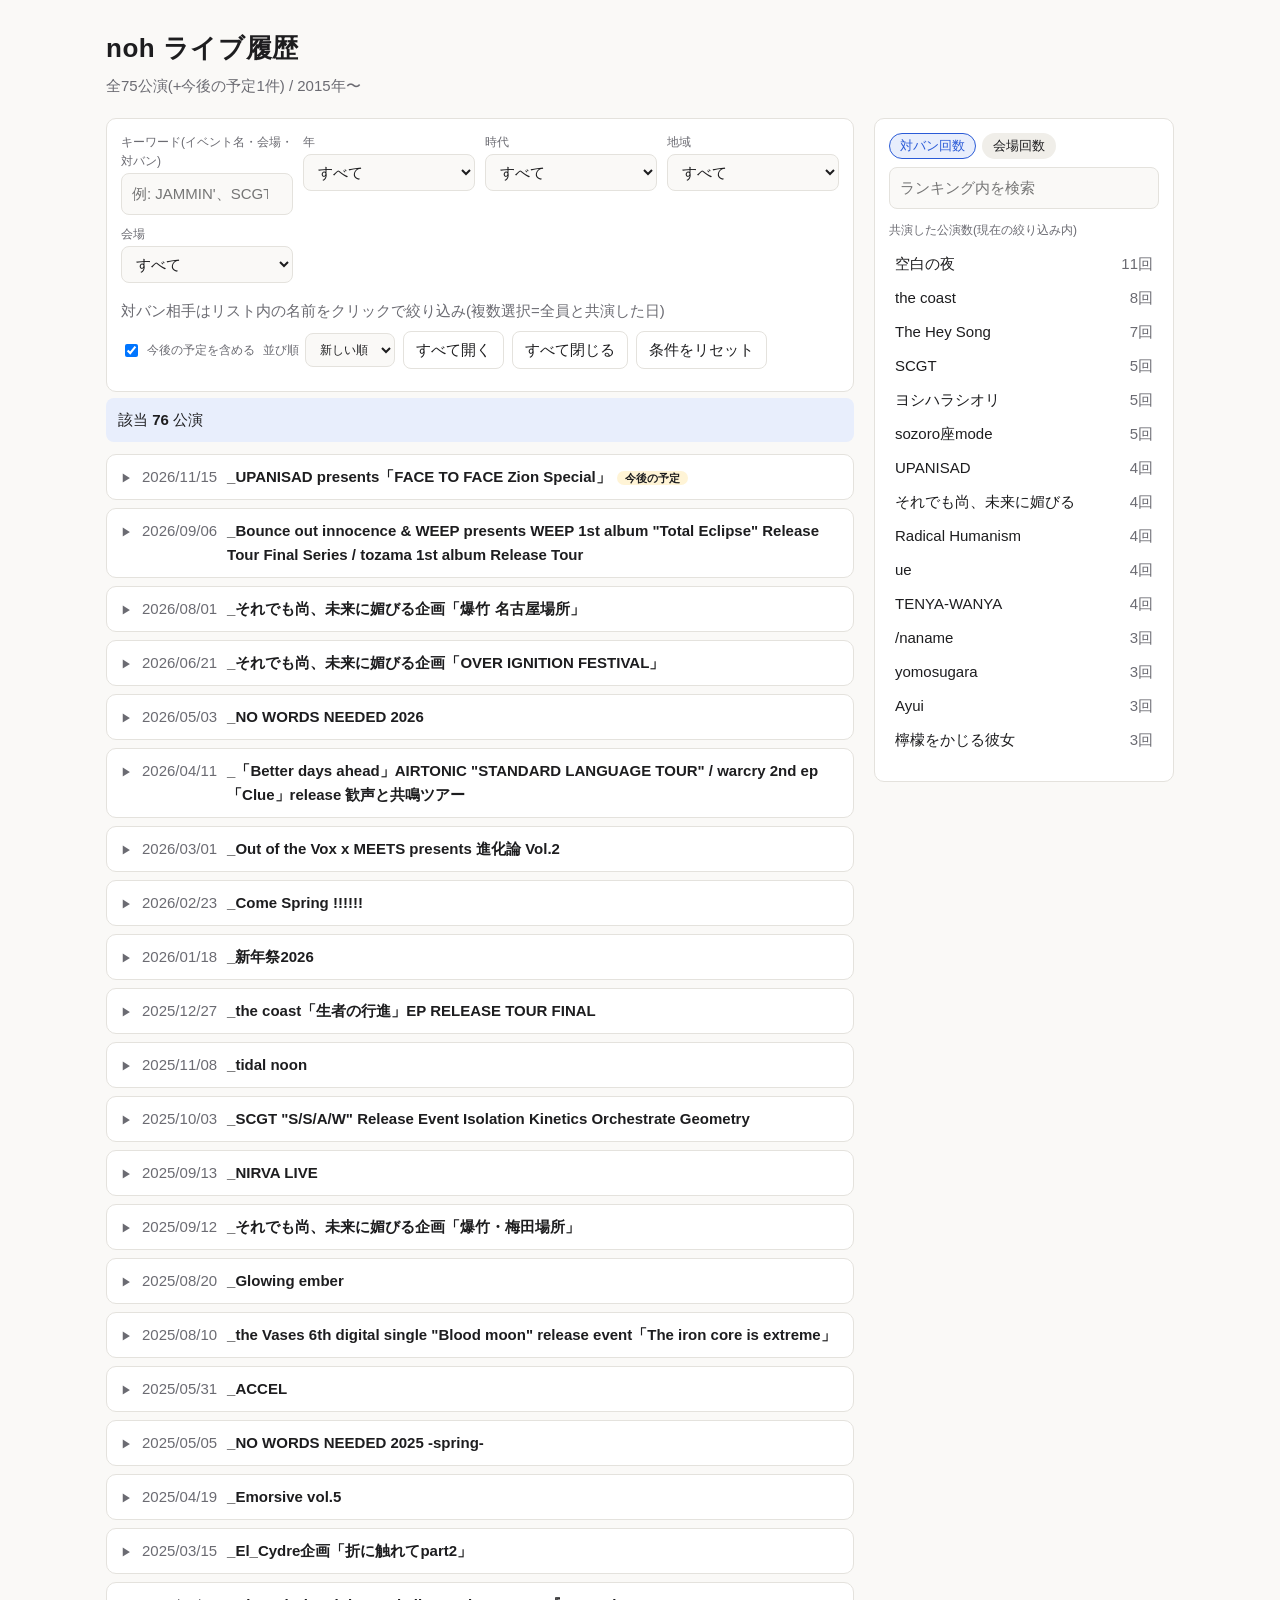
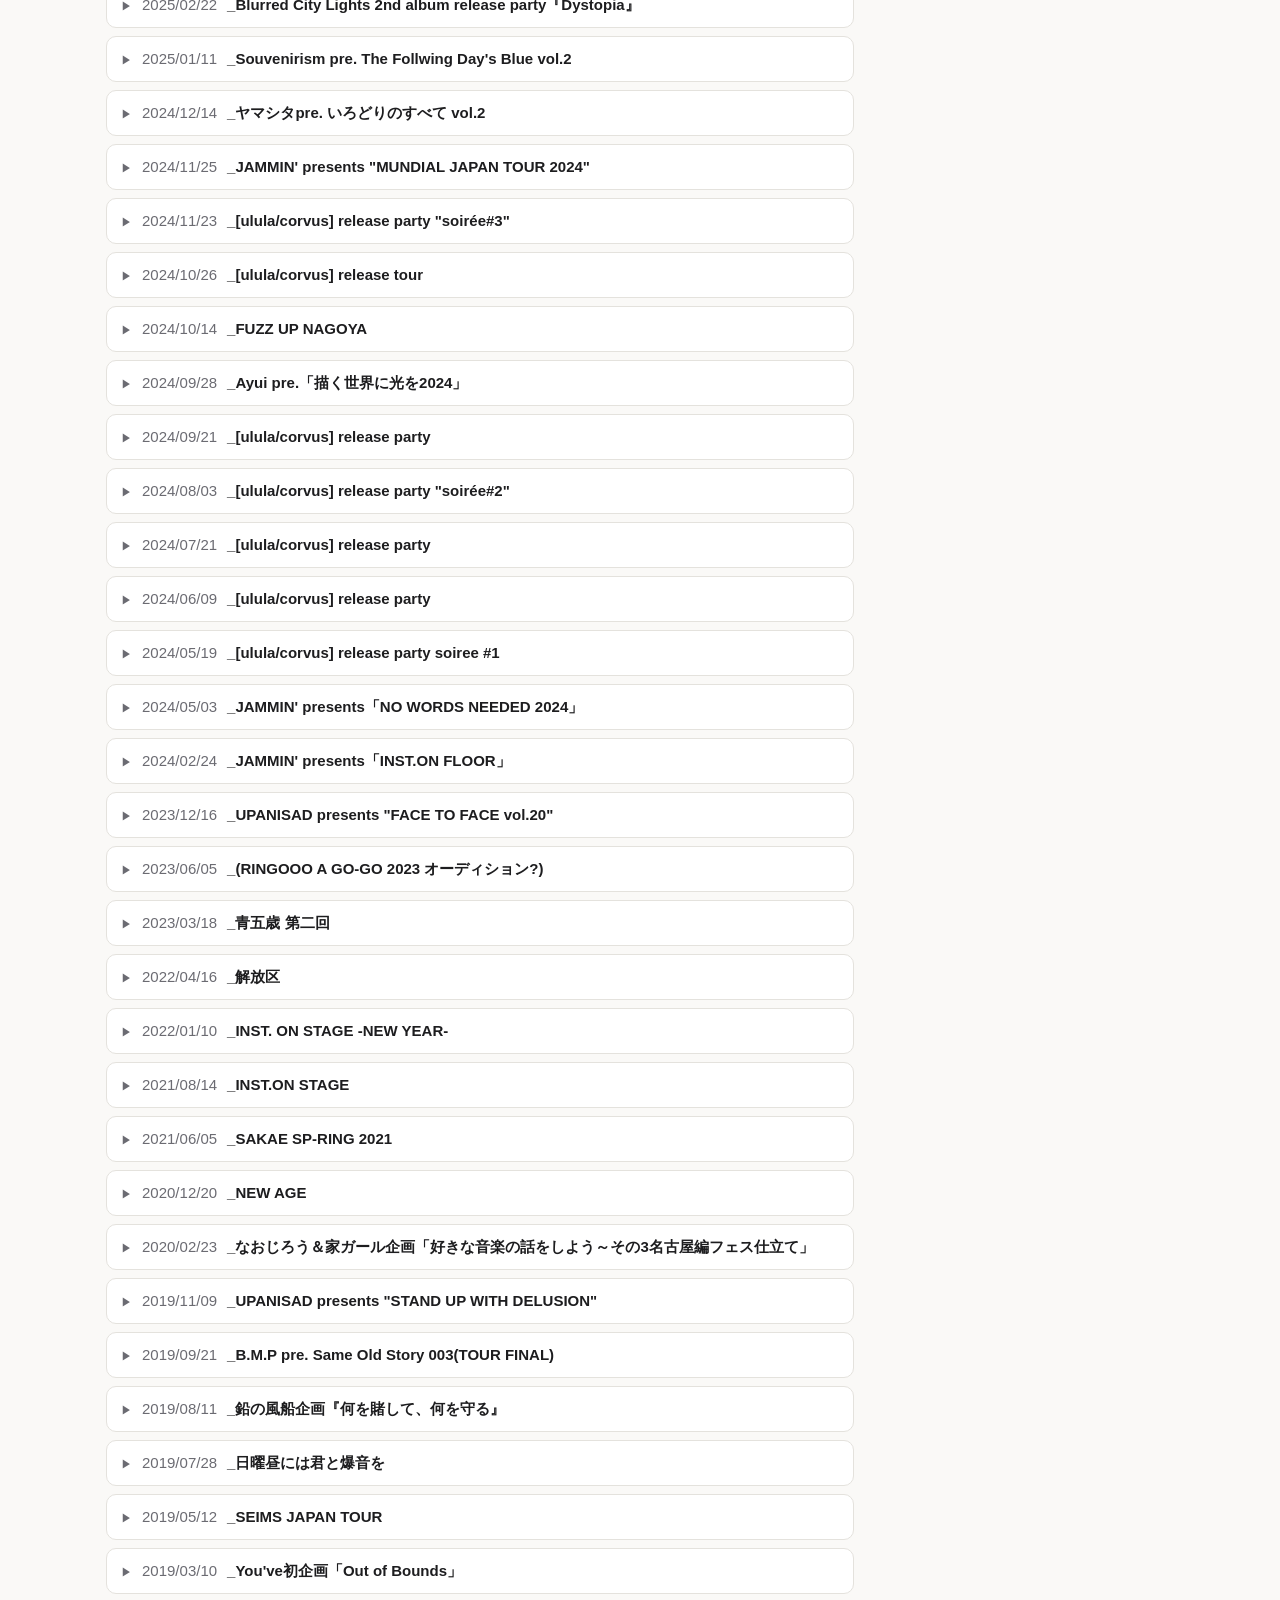
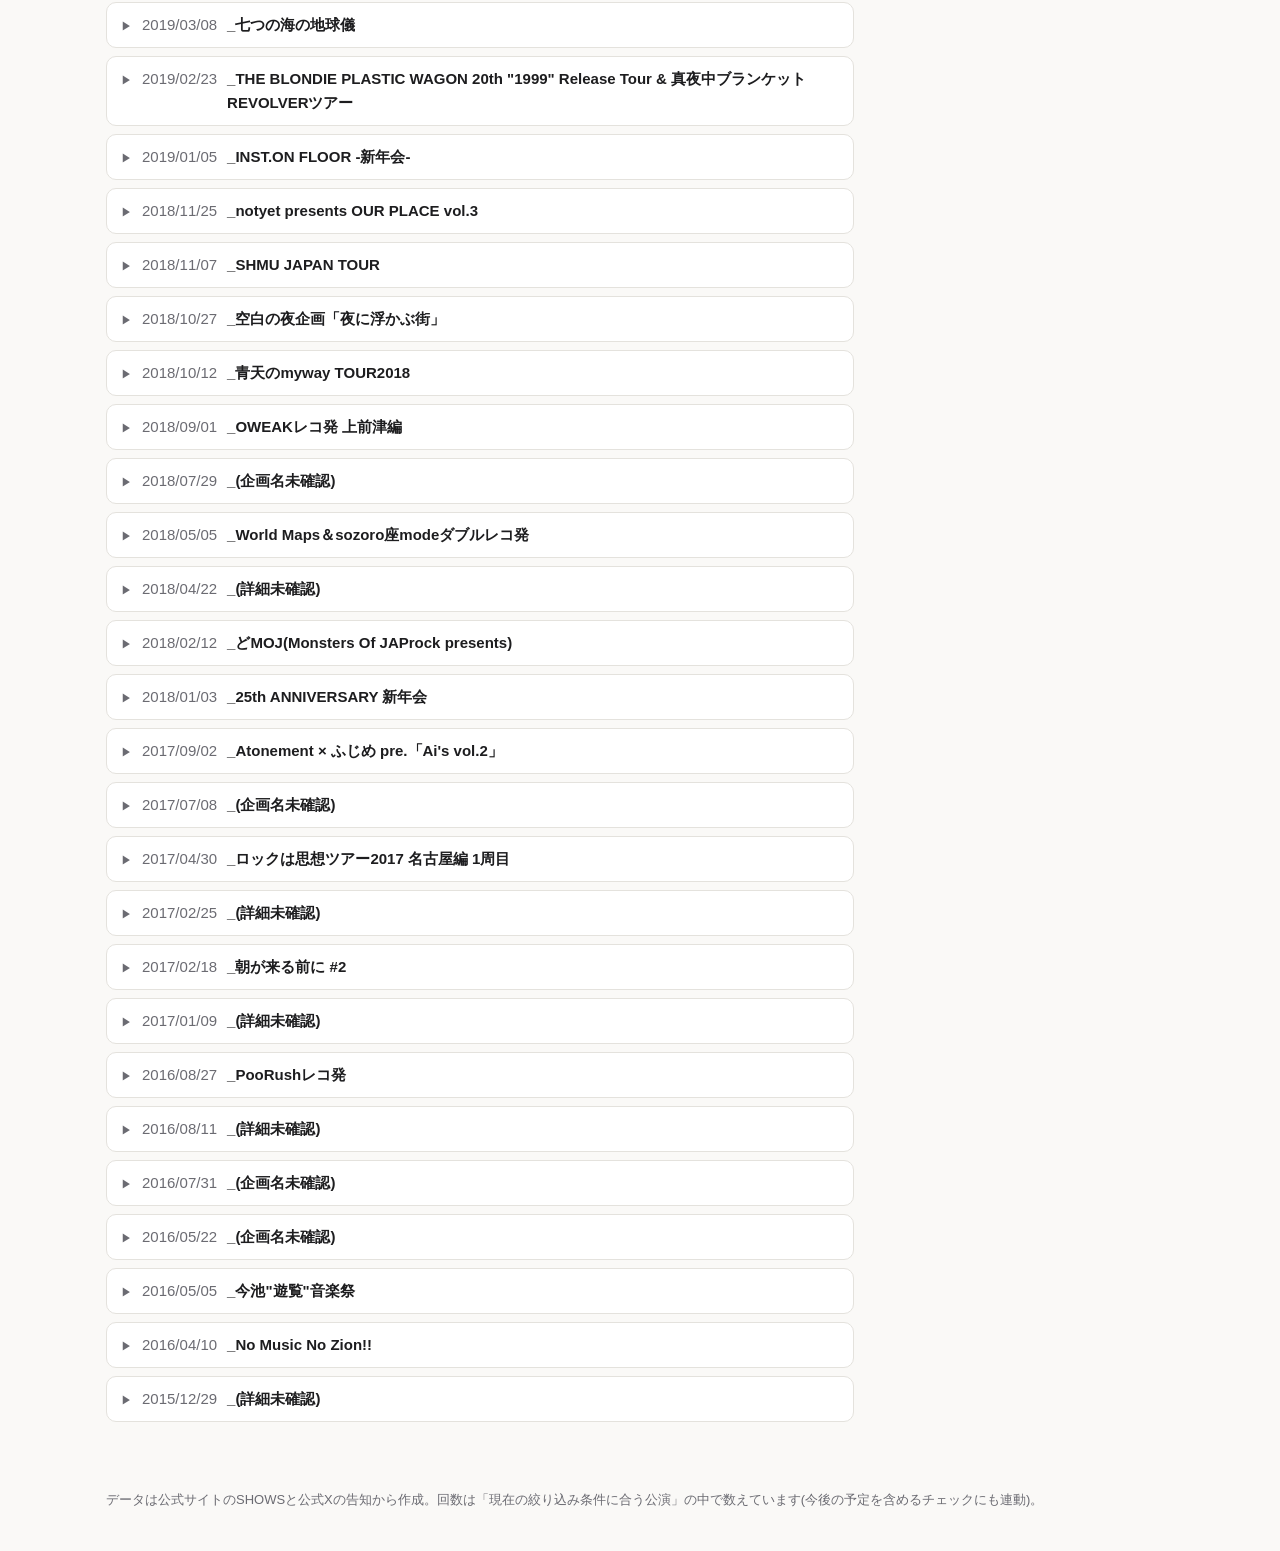
==== noh-live/index.html @ d5a26814 "Add noh / JointRally live history page (noh-live/) Co-Authored-By: Claude Sonnet 5.5 <noreply@anthro" ====
<!doctype html>
<html lang="ja">
<head>
<meta charset="utf-8">
<meta name="viewport" content="width=device-width, initial-scale=1">
<title>noh ライブ履歴</title>
<style>
  :root{
    --bg:#faf9f7; --panel:#ffffff; --ink:#1d1d1f; --muted:#6b6b72; --line:#e4e2dd;
    --accent:#2a5bd7; --accent-soft:#e8eefc; --chip:#f0eee9; --warn:#fff4d6;
  }
  @media (prefers-color-scheme: dark){
    :root{ --bg:#141416; --panel:#1d1d20; --ink:#ececf0; --muted:#9a9aa5; --line:#2e2e34;
      --accent:#7da2ff; --accent-soft:#222c47; --chip:#2a2a30; --warn:#3a3322; }
  }
  *{box-sizing:border-box}
  body{margin:0;background:var(--bg);color:var(--ink);font:15px/1.6 -apple-system,"Hiragino Sans","Noto Sans JP",sans-serif}
  header{padding:28px 16px 8px;max-width:1100px;margin:0 auto}
  h1{margin:0;font-size:26px;letter-spacing:.02em}
  .sub{color:var(--muted);margin-top:4px}
  main{max-width:1100px;margin:0 auto;padding:12px 16px 60px;display:grid;grid-template-columns:minmax(0,1fr) 300px;gap:20px}
  @media (max-width:860px){ main{grid-template-columns:1fr} }
  .panel{background:var(--panel);border:1px solid var(--line);border-radius:10px;padding:14px}
  .controls{display:grid;grid-template-columns:repeat(auto-fit,minmax(150px,1fr));gap:10px;margin-bottom:12px}
  label{display:block;font-size:12px;color:var(--muted);margin-bottom:2px}
  input[type=search],select{width:100%;padding:8px 10px;border:1px solid var(--line);border-radius:8px;background:var(--bg);color:var(--ink);font:inherit}
  .row{display:flex;flex-wrap:wrap;gap:8px;align-items:center;margin:8px 0}
  .chip{display:inline-block;padding:2px 10px;border-radius:999px;background:var(--chip);font-size:13px;cursor:pointer;border:1px solid transparent;user-select:none}
  .chip:hover{border-color:var(--accent)}
  .chip.on{background:var(--accent-soft);color:var(--accent);border-color:var(--accent)}
  .chip.sel{background:var(--accent);color:#fff}
  .summary{margin:6px 0 12px;padding:10px 12px;border-radius:8px;background:var(--accent-soft)}
  button{font:inherit;padding:6px 12px;border-radius:8px;border:1px solid var(--line);background:var(--panel);color:var(--ink);cursor:pointer}
  button:hover{border-color:var(--accent)}
  details.show{background:var(--panel);border:1px solid var(--line);border-radius:10px;margin-bottom:8px}
  details.show>summary{cursor:pointer;padding:10px 14px;list-style:none;display:flex;gap:10px;align-items:baseline}
  details.show>summary::-webkit-details-marker{display:none}
  details.show>summary::before{content:"▶";font-size:11px;color:var(--muted);transition:transform .15s}
  details.show[open]>summary::before{transform:rotate(90deg)}
  .d{font-variant-numeric:tabular-nums;color:var(--muted);white-space:nowrap}
  .t{font-weight:600;word-break:break-word}
  .tag{font-size:11px;padding:1px 8px;border-radius:999px;background:var(--warn);margin-left:6px;white-space:nowrap}
  .body{padding:2px 14px 14px 36px;display:grid;grid-template-columns:90px 1fr;gap:6px 10px}
  .body dt{color:var(--muted);font-size:13px}
  .body dd{margin:0}
  .rank{list-style:none;margin:0;padding:0;max-height:520px;overflow:auto}
  .rank li{display:flex;justify-content:space-between;gap:8px;padding:5px 6px;border-radius:6px;cursor:pointer}
  .rank li:hover{background:var(--accent-soft)}
  .rank li.on{background:var(--accent-soft);color:var(--accent);font-weight:600}
  .rank .n{font-variant-numeric:tabular-nums;color:var(--muted)}
  .tabs{display:flex;gap:6px;margin-bottom:8px}
  .empty{color:var(--muted);padding:24px;text-align:center}
  footer{max-width:1100px;margin:0 auto;padding:0 16px 40px;color:var(--muted);font-size:13px}
</style>
</head>
<body>
<header>
  <h1>noh ライブ履歴</h1>
  <div class="sub" id="sub"></div>
</header>
<main>
  <section>
    <div class="panel">
      <div class="controls">
        <div><label for="q">キーワード(イベント名・会場・対バン)</label><input id="q" type="search" placeholder="例: JAMMIN'、SCGT"></div>
        <div><label for="year">年</label><select id="year"></select></div>
        <div><label for="era">時代</label><select id="era"><option value="">すべて</option><option value="noh">noh(2018.8〜)</option><option value="jointrally">JointRally(改名前)</option></select></div>
        <div><label for="pref">地域</label><select id="pref"></select></div>
        <div><label for="venue">会場</label><select id="venue"></select></div>
      </div>
      <div class="row" id="selected"></div>
      <div class="row">
        <label style="display:flex;gap:6px;align-items:center;margin:0"><input type="checkbox" id="up" checked> 今後の予定を含める</label>
        <label style="display:flex;gap:6px;align-items:center;margin:0">並び順
          <select id="order" style="width:auto"><option value="desc">新しい順</option><option value="asc">古い順</option></select></label>
        <button id="open">すべて開く</button>
        <button id="close">すべて閉じる</button>
        <button id="reset">条件をリセット</button>
      </div>
    </div>
    <div id="summary"></div>
    <div id="list"></div>
  </section>
  <aside>
    <div class="panel">
      <div class="tabs">
        <span class="chip on" id="tab-act">対バン回数</span>
        <span class="chip" id="tab-venue">会場回数</span>
      </div>
      <input id="rq" type="search" placeholder="ランキング内を検索" style="margin-bottom:8px">
      <div class="sub" id="rnote" style="font-size:12px;margin-bottom:6px"></div>
      <ul class="rank" id="rank"></ul>
    </div>
  </aside>
</main>
<footer>データは公式サイトのSHOWSと公式Xの告知から作成。回数は「現在の絞り込み条件に合う公演」の中で数えています(今後の予定を含めるチェックにも連動)。</footer>
<script src="shows.js"></script>
<script>
(function(){
  const S = window.SHOWS.slice();
  const state = {q:"", year:"", era:"", pref:"", venue:"", acts:new Set(), up:true, order:"desc", tab:"act", rq:""};
  const $ = id => document.getElementById(id);
  const esc = s => String(s).replace(/[&<>"']/g, c => ({"&":"&amp;","<":"&lt;",">":"&gt;",'"':"&quot;","'":"&#39;"}[c]));
  const fmt = d => d.replace(/-/g,"/");
  const uniq = a => [...new Set(a)];

  function fillSelect(el, label, values){
    el.innerHTML = '<option value="">' + label + '</option>' + values.map(v => '<option>' + esc(v) + '</option>').join("");
  }
  fillSelect($("year"), "すべて", uniq(S.map(s => s.date.slice(0,4))).sort().reverse());
  fillSelect($("pref"), "すべて", uniq(S.map(s => s.pref)).sort());
  fillSelect($("venue"), "すべて", uniq(S.map(s => s.venue)).sort((a,b)=>a.localeCompare(b,"ja")));

  function matches(s){
    if(!state.up && s.upcoming) return false;
    if(state.year && s.date.slice(0,4) !== state.year) return false;
    if(state.era && s.era !== state.era) return false;
    if(state.pref && s.pref !== state.pref) return false;
    if(state.venue && s.venue !== state.venue) return false;
    for(const a of state.acts) if(!s.acts.includes(a)) return false;
    if(state.q){
      const hay = (s.title + " " + s.venue + " " + s.pref + " " + s.acts.join(" ") + " " + s.note).toLowerCase();
      for(const w of state.q.toLowerCase().split(/\s+/).filter(Boolean)) if(!hay.includes(w)) return false;
    }
    return true;
  }

  function countBy(list, pick){
    const m = new Map();
    list.forEach(s => pick(s).forEach(k => {
      const e = m.get(k) || {n:0, last:""};
      e.n++; if(s.date > e.last) e.last = s.date; m.set(k, e);
    }));
    return [...m.entries()].map(([k,v]) => ({k, n:v.n, last:v.last}))
      .sort((a,b) => b.n - a.n || b.last.localeCompare(a.last) || a.k.localeCompare(b.k,"ja"));
  }

  function render(){
    const list = S.filter(matches).sort((a,b) => state.order==="desc" ? b.date.localeCompare(a.date) : a.date.localeCompare(b.date));
    const played = list.filter(s => !s.upcoming).length;
    $("sub").textContent = "全" + S.filter(s=>!s.upcoming).length + "公演(+今後の予定" + S.filter(s=>s.upcoming).length + "件) / " + S[S.length-1].date.slice(0,4) + "年〜";

    // 選択中の対バン
    $("selected").innerHTML = [...state.acts].map(a => '<span class="chip sel" data-act="' + esc(a) + '">' + esc(a) + ' ✕</span>').join("") ||
      '<span class="sub">対バン相手はリスト内の名前をクリックで絞り込み(複数選択=全員と共演した日)</span>';

    // サマリー
    let sum = '該当 <b>' + list.length + '</b> 公演';
    if(state.acts.size){
      sum = [...state.acts].map(esc).join(" ・ ") + ' と対バン: <b>' + list.length + '回</b>';
      if(list.length) sum += '(初 ' + fmt(list.map(s=>s.date).sort()[0]) + ' / 最新 ' + fmt(list.map(s=>s.date).sort().slice(-1)[0]) + ')';
    }
    $("summary").innerHTML = '<div class="summary">' + sum + '</div>';

    // 一覧
    $("list").innerHTML = list.length ? list.map(s => {
      const time = (s.open || s.start) ? ("OPEN " + (s.open||"-") + " / START " + (s.start||"-")) : "未記載";
      return '<details class="show"><summary><span class="d">' + fmt(s.date) + '</span><span class="t">_' + esc(s.title) + (s.upcoming ? '<span class="tag">今後の予定</span>' : '') + '</span></summary>' +
        '<dl class="body">' +
        '<dt>会場</dt><dd>' + esc(s.venue) + '(' + esc(s.pref) + ')</dd>' +
        '<dt>対バン</dt><dd>' + s.acts.map(a => '<span class="chip' + (state.acts.has(a) ? ' on' : '') + '" data-act="' + esc(a) + '">' + esc(a) + '</span>').join(" ") + '</dd>' +
        '<dt>時間</dt><dd>' + esc(time) + '</dd>' +
        '<dt>料金</dt><dd>' + (s.price ? esc(s.price) : "未記載") + '</dd>' +
        (s.note ? '<dt>備考</dt><dd>' + esc(s.note) + '</dd>' : '') +
        '</dl></details>';
    }).join("") : '<div class="empty">条件に合う公演がありません</div>';

    // ランキング
    const isAct = state.tab === "act";
    let rows = isAct ? countBy(list, s => s.acts) : countBy(list, s => [s.venue]);
    if(state.rq) rows = rows.filter(r => r.k.toLowerCase().includes(state.rq.toLowerCase()));
    $("rnote").textContent = isAct ? "共演した公演数(現在の絞り込み内)" : "出演した公演数(現在の絞り込み内)";
    $("rank").innerHTML = rows.map(r => {
      const on = isAct ? state.acts.has(r.k) : state.venue === r.k;
      return '<li class="' + (on ? "on" : "") + '" data-' + (isAct ? "act" : "venue") + '="' + esc(r.k) + '"><span>' + esc(r.k) + '</span><span class="n">' + r.n + '回</span></li>';
    }).join("") || '<li class="sub">該当なし</li>';
    $("tab-act").classList.toggle("on", isAct);
    $("tab-venue").classList.toggle("on", !isAct);
  }

  function toggleAct(a){ state.acts.has(a) ? state.acts.delete(a) : state.acts.add(a); render(); }

  document.addEventListener("click", e => {
    const t = e.target.closest("[data-act],[data-venue]");
    if(!t) return;
    if(t.dataset.act !== undefined){ e.preventDefault(); toggleAct(t.dataset.act); }
    else if(t.dataset.venue !== undefined){ state.venue = state.venue === t.dataset.venue ? "" : t.dataset.venue; $("venue").value = state.venue; render(); }
  });
  $("q").addEventListener("input", e => { state.q = e.target.value.trim(); render(); });
  $("rq").addEventListener("input", e => { state.rq = e.target.value.trim(); render(); });
  $("year").addEventListener("change", e => { state.year = e.target.value; render(); });
  $("era").addEventListener("change", e => { state.era = e.target.value; render(); });
  $("pref").addEventListener("change", e => { state.pref = e.target.value; render(); });
  $("venue").addEventListener("change", e => { state.venue = e.target.value; render(); });
  $("up").addEventListener("change", e => { state.up = e.target.checked; render(); });
  $("order").addEventListener("change", e => { state.order = e.target.value; render(); });
  $("tab-act").addEventListener("click", () => { state.tab = "act"; render(); });
  $("tab-venue").addEventListener("click", () => { state.tab = "venue"; render(); });
  $("open").addEventListener("click", () => document.querySelectorAll("details.show").forEach(d => d.open = true));
  $("close").addEventListener("click", () => document.querySelectorAll("details.show").forEach(d => d.open = false));
  $("reset").addEventListener("click", () => {
    Object.assign(state, {q:"", year:"", era:"", pref:"", venue:"", up:true, rq:""}); state.acts.clear();
    ["q","rq"].forEach(i => $(i).value = ""); ["year","era","pref","venue"].forEach(i => $(i).value = ""); $("up").checked = true;
    render();
  });
  render();
})();
</script>
</body>
</html>
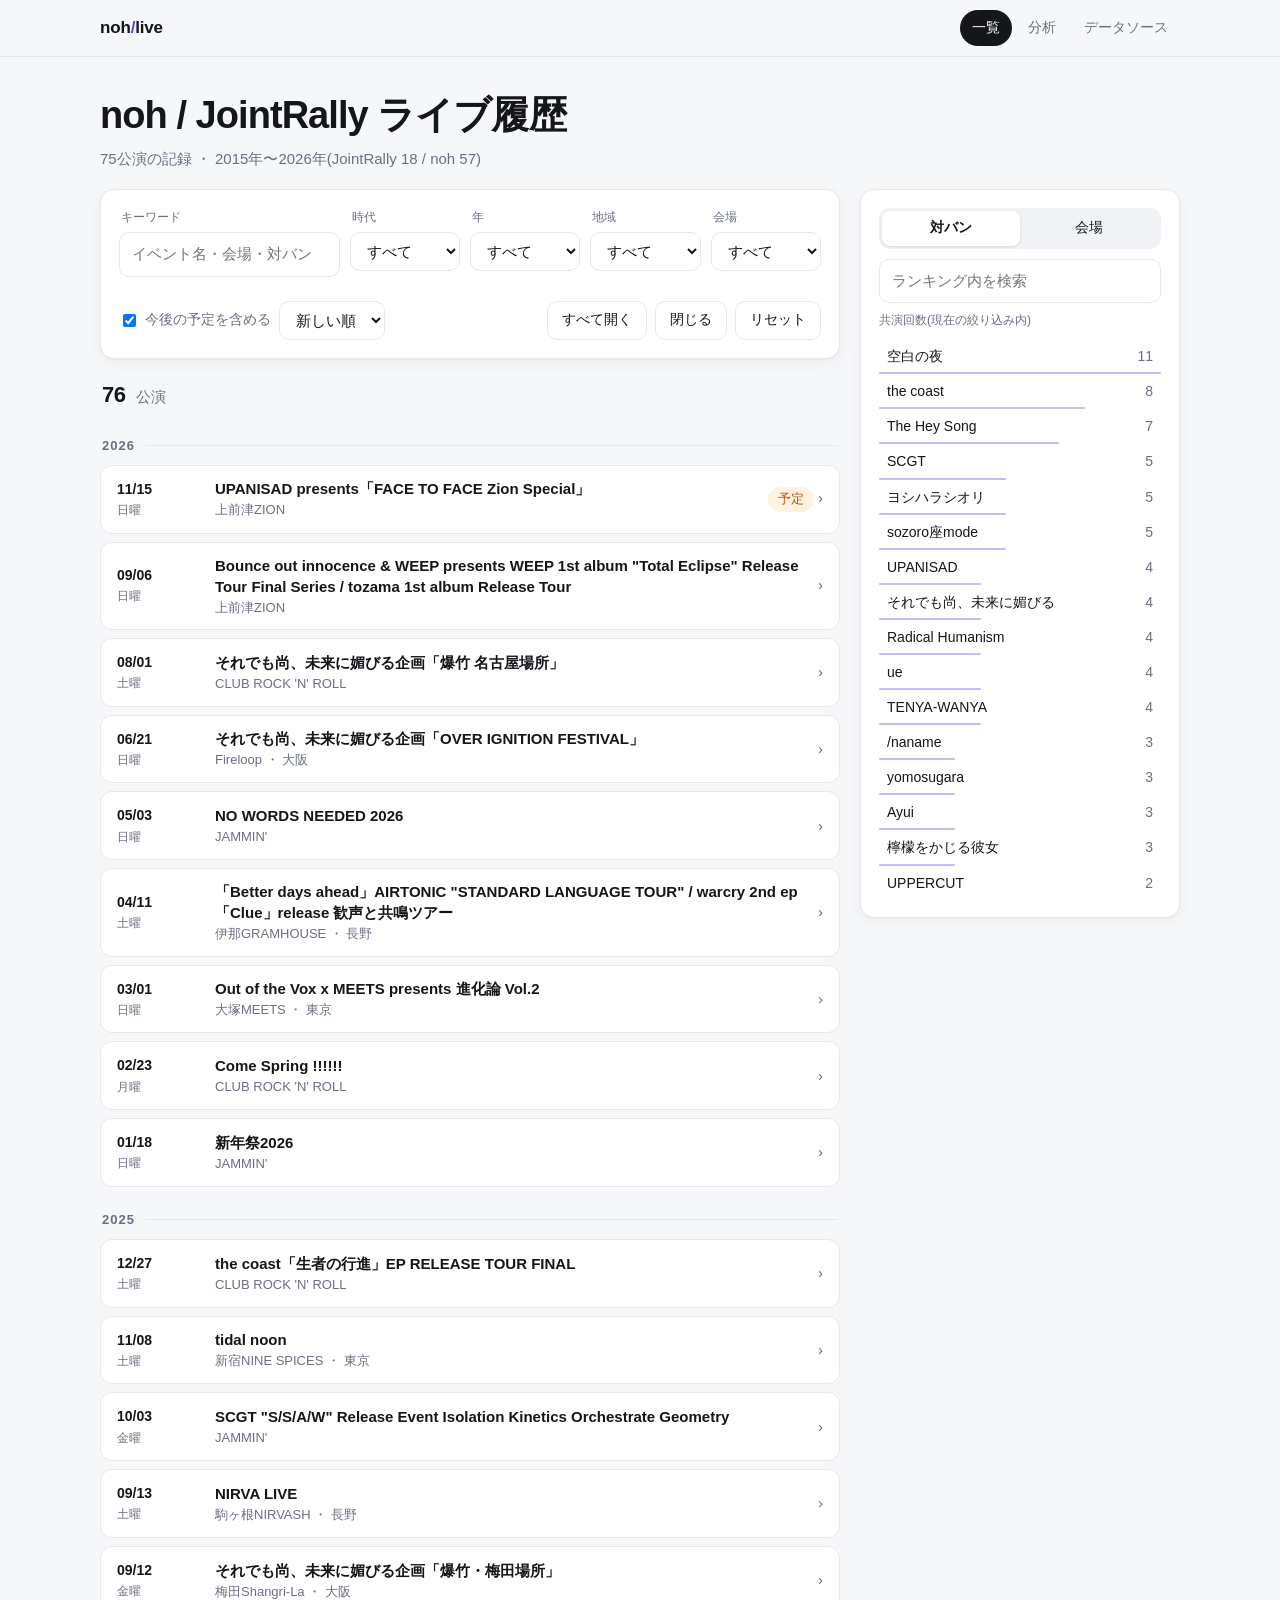
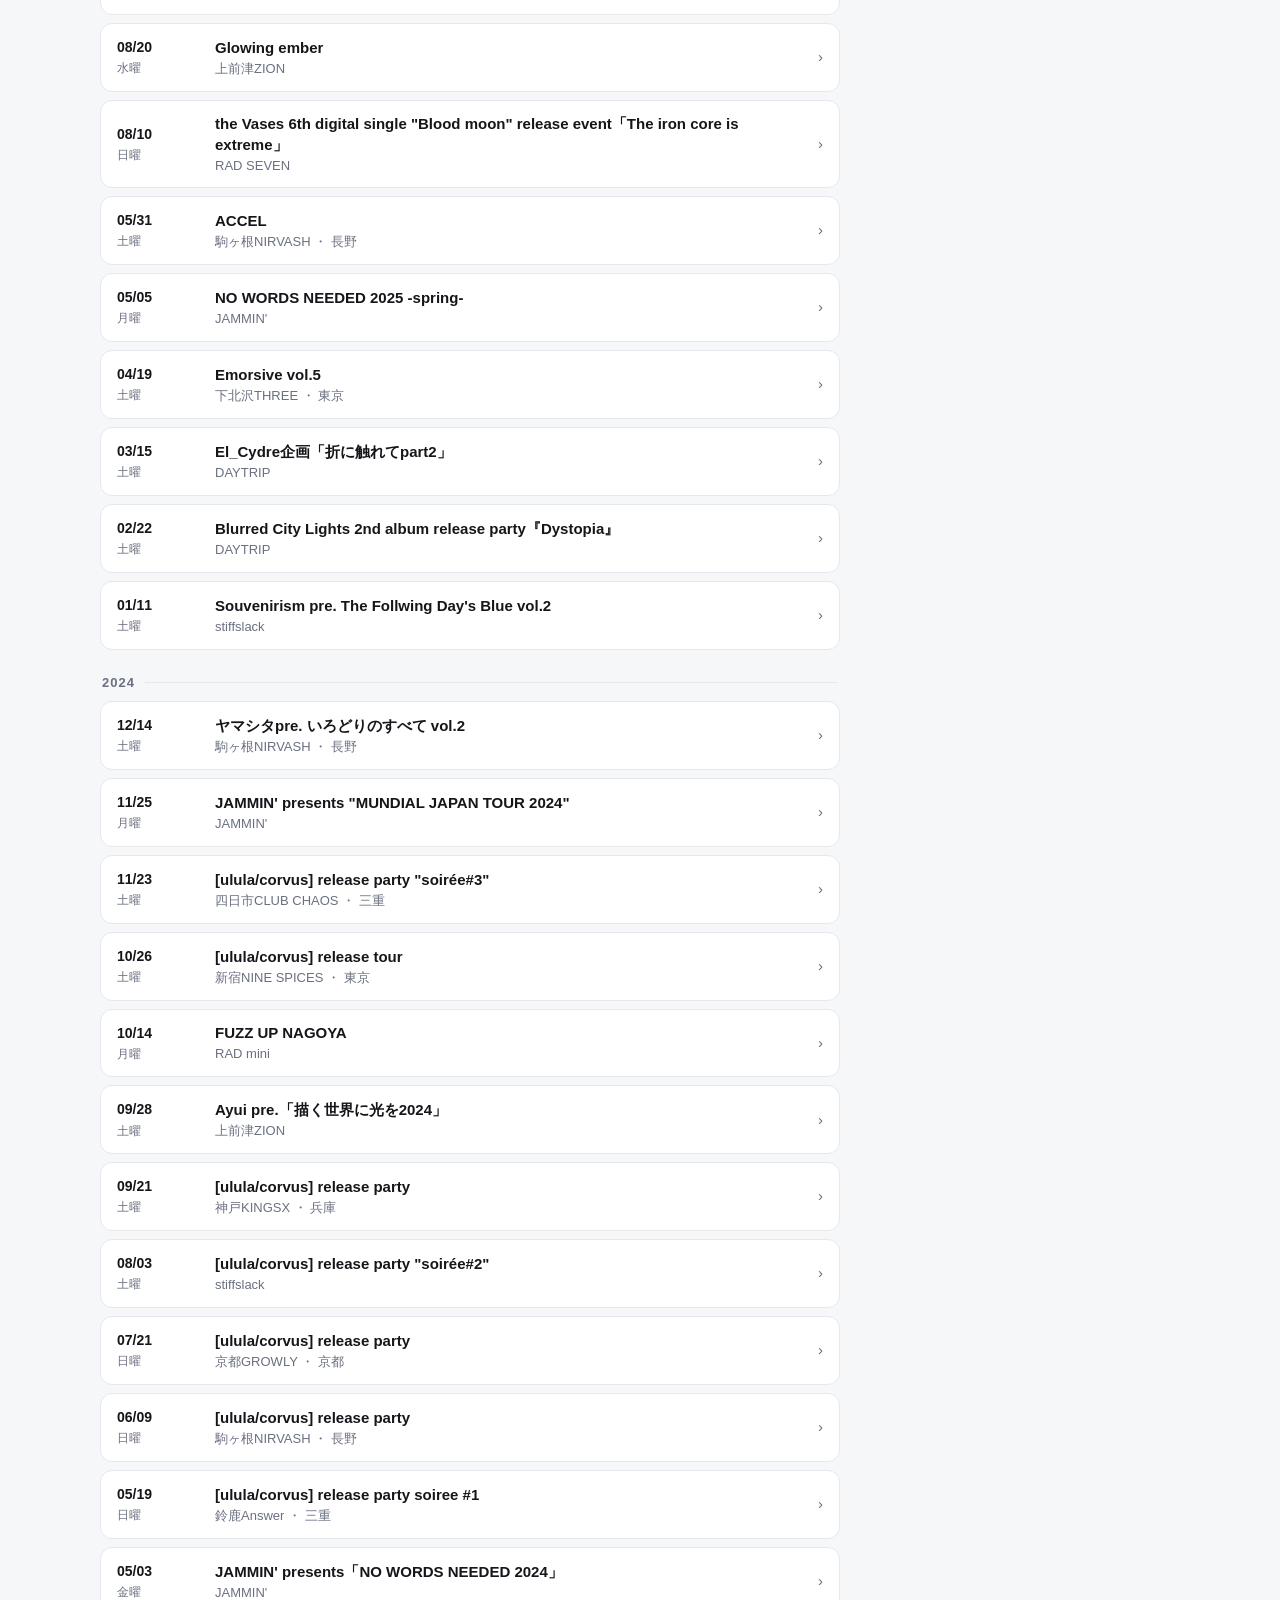
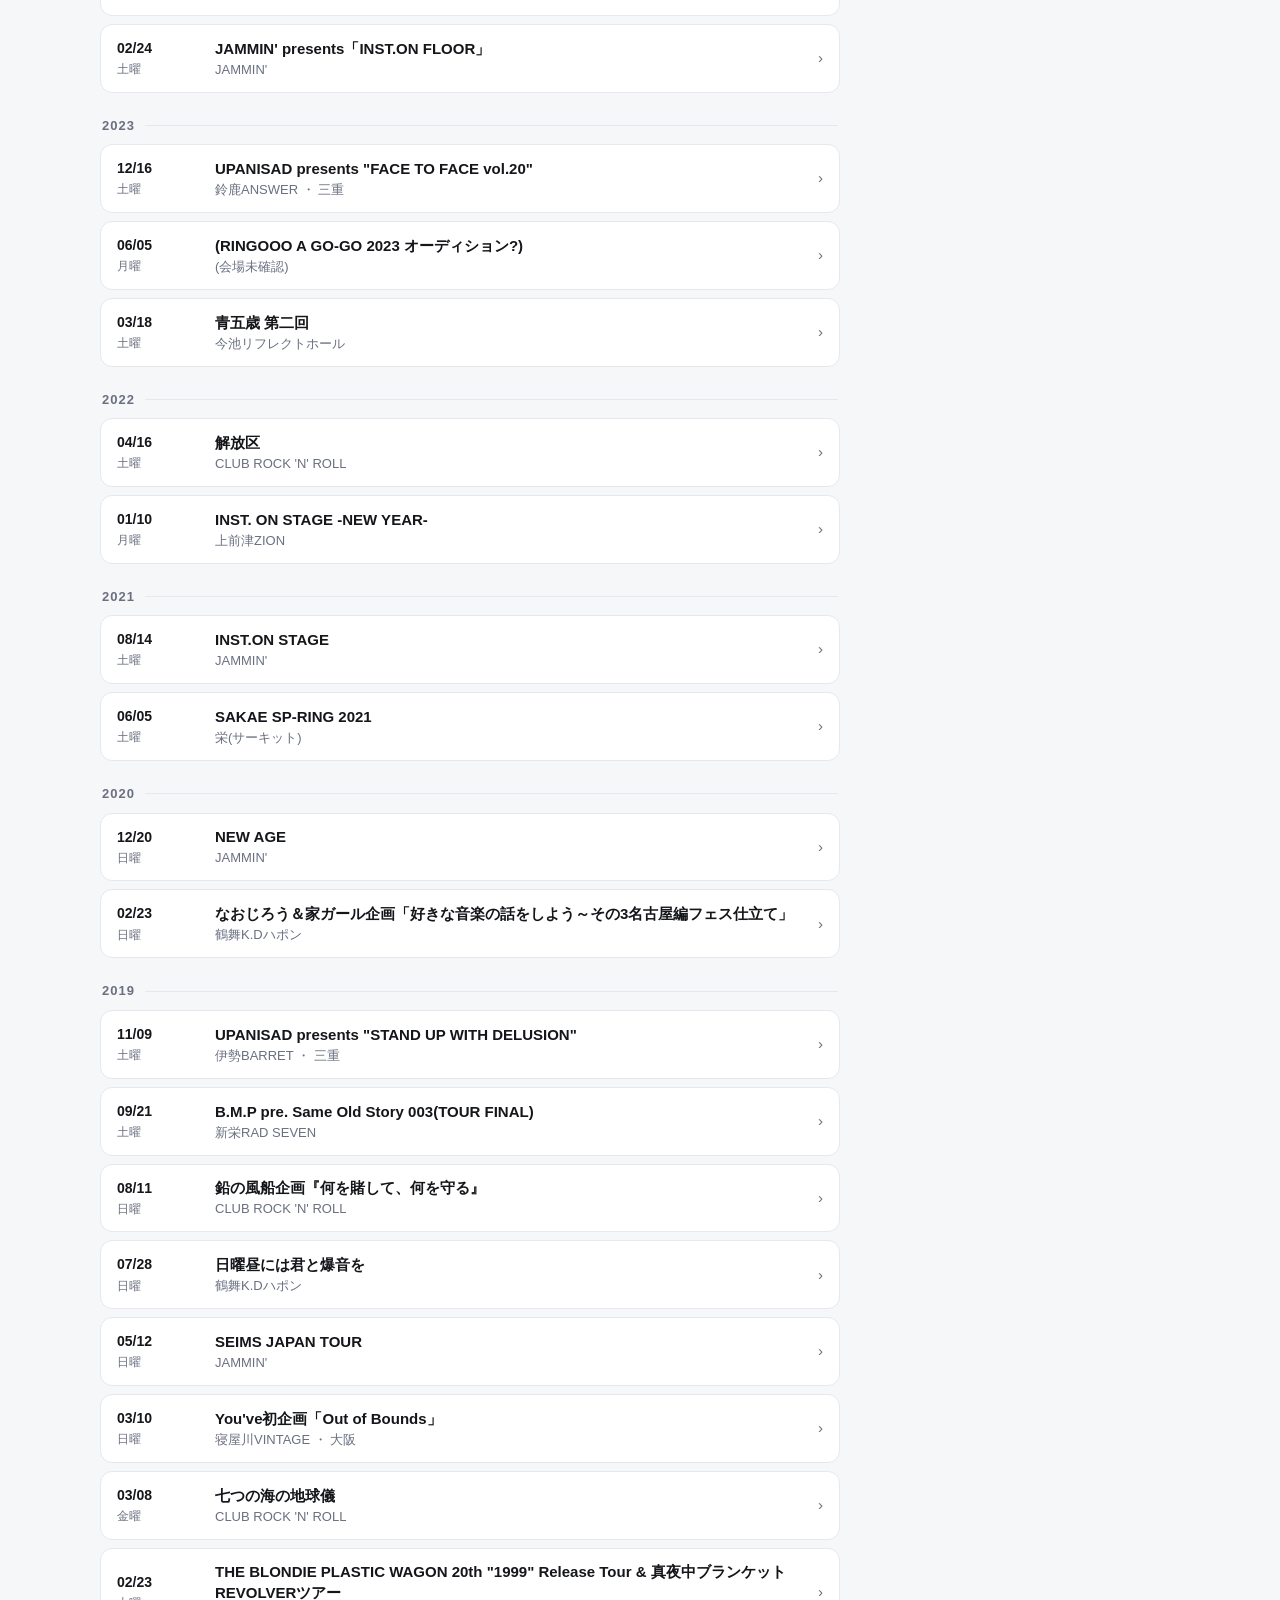
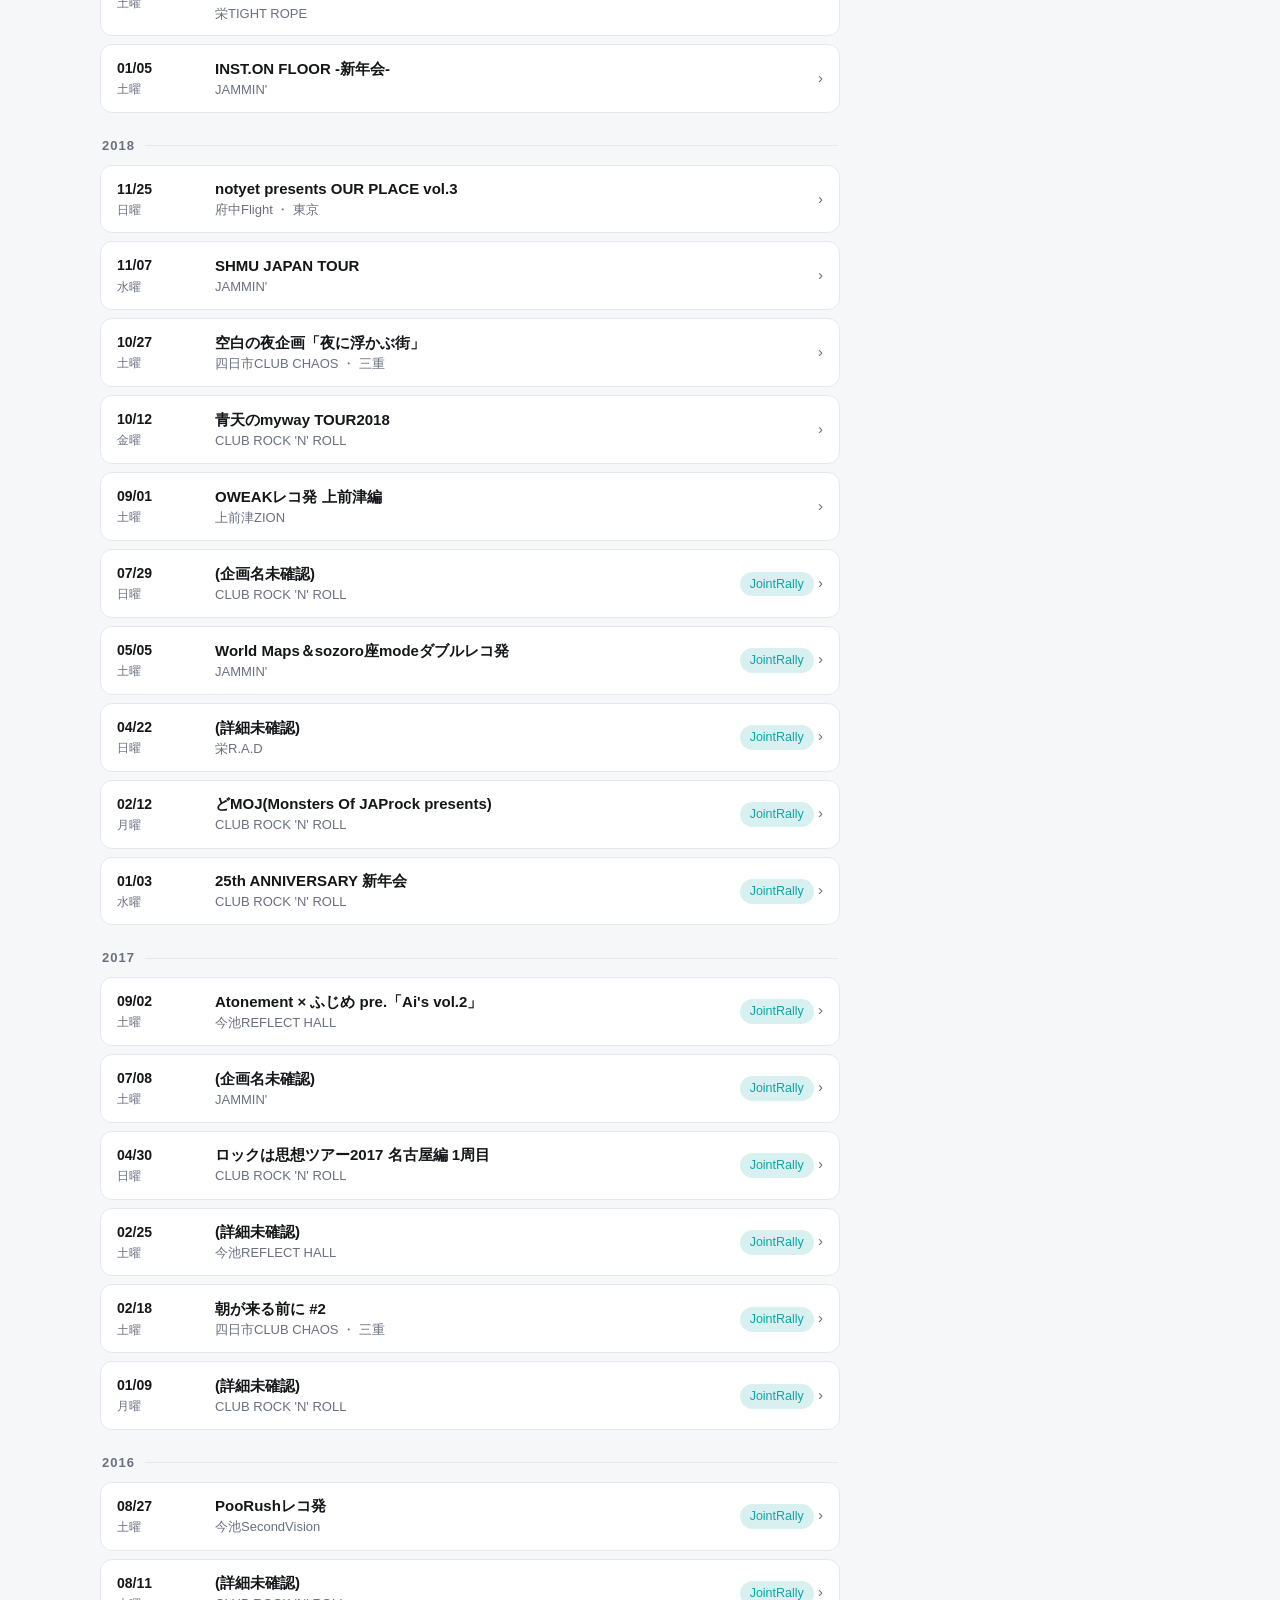
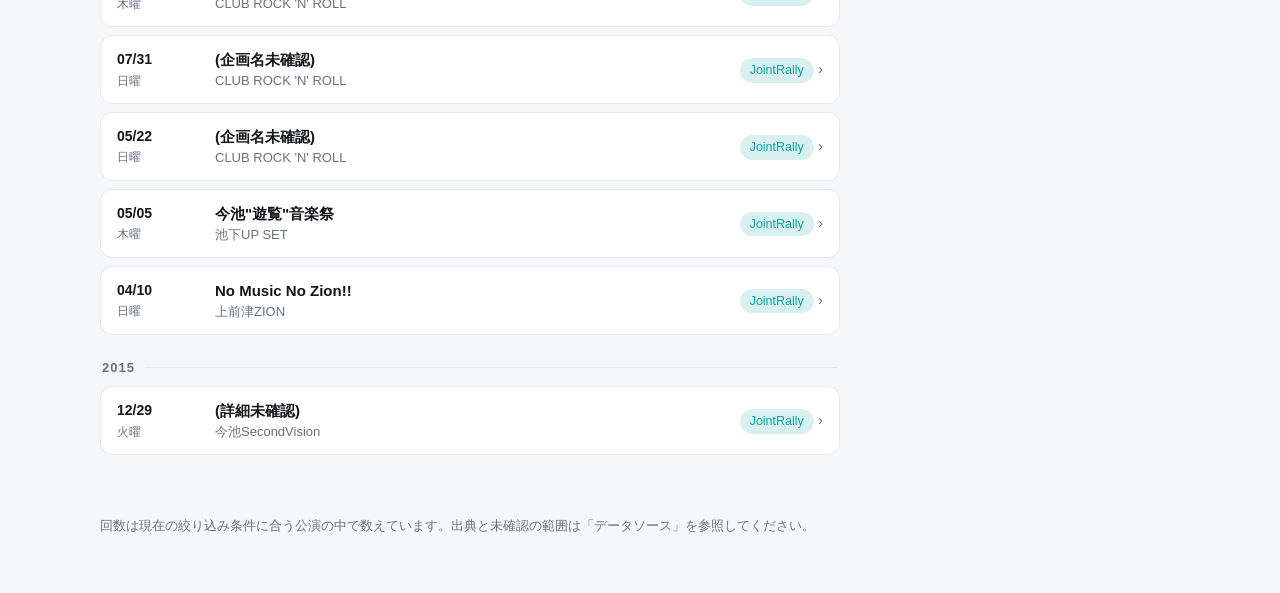
==== commit 4ea8ef15: "noh-live: モダンUIに刷新、分析(BI)ページとデータソースページを追加 Co-Authored-By: Claude Sonnet 5.5 <noreply@anthropic.com> " ====
--- a/noh-live/index.html
+++ b/noh-live/index.html
@@ -3,206 +3,177 @@
 <head>
 <meta charset="utf-8">
 <meta name="viewport" content="width=device-width, initial-scale=1">
-<title>noh ライブ履歴</title>
+<title>noh / JointRally ライブ履歴</title>
+<link rel="stylesheet" href="common.css">
 <style>
-  :root{
-    --bg:#faf9f7; --panel:#ffffff; --ink:#1d1d1f; --muted:#6b6b72; --line:#e4e2dd;
-    --accent:#2a5bd7; --accent-soft:#e8eefc; --chip:#f0eee9; --warn:#fff4d6;
-  }
-  @media (prefers-color-scheme: dark){
-    :root{ --bg:#141416; --panel:#1d1d20; --ink:#ececf0; --muted:#9a9aa5; --line:#2e2e34;
-      --accent:#7da2ff; --accent-soft:#222c47; --chip:#2a2a30; --warn:#3a3322; }
-  }
-  *{box-sizing:border-box}
-  body{margin:0;background:var(--bg);color:var(--ink);font:15px/1.6 -apple-system,"Hiragino Sans","Noto Sans JP",sans-serif}
-  header{padding:28px 16px 8px;max-width:1100px;margin:0 auto}
-  h1{margin:0;font-size:26px;letter-spacing:.02em}
-  .sub{color:var(--muted);margin-top:4px}
-  main{max-width:1100px;margin:0 auto;padding:12px 16px 60px;display:grid;grid-template-columns:minmax(0,1fr) 300px;gap:20px}
-  @media (max-width:860px){ main{grid-template-columns:1fr} }
-  .panel{background:var(--panel);border:1px solid var(--line);border-radius:10px;padding:14px}
-  .controls{display:grid;grid-template-columns:repeat(auto-fit,minmax(150px,1fr));gap:10px;margin-bottom:12px}
-  label{display:block;font-size:12px;color:var(--muted);margin-bottom:2px}
-  input[type=search],select{width:100%;padding:8px 10px;border:1px solid var(--line);border-radius:8px;background:var(--bg);color:var(--ink);font:inherit}
-  .row{display:flex;flex-wrap:wrap;gap:8px;align-items:center;margin:8px 0}
-  .chip{display:inline-block;padding:2px 10px;border-radius:999px;background:var(--chip);font-size:13px;cursor:pointer;border:1px solid transparent;user-select:none}
+  .layout{display:grid;grid-template-columns:minmax(0,1fr) 320px;gap:20px;align-items:start;padding-bottom:20px}
+  @media (max-width:900px){.layout{grid-template-columns:1fr}}
+  .filters{display:grid;grid-template-columns:2fr repeat(4,1fr);gap:10px}
+  @media (max-width:900px){.filters{grid-template-columns:1fr 1fr}.filters .wide{grid-column:1/-1}}
+  .filters label{display:block;font-size:12px;color:var(--muted);margin:0 0 4px 2px}
+  .bar{display:flex;flex-wrap:wrap;gap:8px;align-items:center;margin-top:12px}
+  .bar .sp{flex:1}
+  .chk{display:flex;align-items:center;gap:6px;font-size:13.5px;color:var(--muted)}
+  .sel{display:flex;flex-wrap:wrap;gap:6px;margin-top:12px}
+  .tag{display:inline-flex;align-items:center;gap:6px;padding:4px 6px 4px 12px;border-radius:999px;background:var(--accent);color:var(--accent-ink);font-size:13px;cursor:pointer}
+  .tag b{opacity:.7;font-weight:400}
+  .result{margin:18px 2px 10px;display:flex;align-items:baseline;gap:10px;flex-wrap:wrap}
+  .result strong{font-size:22px;letter-spacing:-.02em}
+  .yr{margin:22px 2px 8px;font-size:13px;font-weight:700;letter-spacing:.08em;color:var(--muted);display:flex;align-items:center;gap:10px}
+  .yr::after{content:"";flex:1;height:1px;background:var(--line)}
+  details.show{background:var(--panel);border:1px solid var(--line);border-radius:12px;margin-bottom:8px;transition:border-color .15s,box-shadow .15s}
+  details.show:hover{border-color:color-mix(in srgb,var(--accent) 40%,var(--line))}
+  details.show[open]{box-shadow:var(--shadow)}
+  details.show>summary{cursor:pointer;padding:12px 16px;list-style:none;display:grid;grid-template-columns:86px 1fr auto;gap:12px;align-items:center}
+  details.show>summary::-webkit-details-marker{display:none}
+  .d{font-variant-numeric:tabular-nums;font-weight:600;font-size:14px}
+  .d small{display:block;font-weight:400;color:var(--muted);font-size:12px}
+  .t{font-weight:600;word-break:break-word;line-height:1.4}
+  .t small{display:block;font-weight:400;color:var(--muted);font-size:13px;margin-top:2px}
+  .chev{color:var(--muted);transition:transform .15s}
+  details[open] .chev{transform:rotate(90deg)}
+  .body{padding:2px 16px 16px 114px;display:grid;grid-template-columns:70px 1fr;gap:8px 12px;margin:0}
+  @media (max-width:600px){details.show>summary{grid-template-columns:70px 1fr auto}.body{padding-left:16px}}
+  .body dt{color:var(--muted);font-size:13px;padding-top:2px}
+  .body dd{margin:0}
+  .chip{display:inline-block;padding:2px 10px;margin:0 4px 4px 0;border-radius:999px;background:var(--soft);font-size:13px;cursor:pointer;border:1px solid transparent}
   .chip:hover{border-color:var(--accent)}
   .chip.on{background:var(--accent-soft);color:var(--accent);border-color:var(--accent)}
-  .chip.sel{background:var(--accent);color:#fff}
-  .summary{margin:6px 0 12px;padding:10px 12px;border-radius:8px;background:var(--accent-soft)}
-  button{font:inherit;padding:6px 12px;border-radius:8px;border:1px solid var(--line);background:var(--panel);color:var(--ink);cursor:pointer}
-  button:hover{border-color:var(--accent)}
-  details.show{background:var(--panel);border:1px solid var(--line);border-radius:10px;margin-bottom:8px}
-  details.show>summary{cursor:pointer;padding:10px 14px;list-style:none;display:flex;gap:10px;align-items:baseline}
-  details.show>summary::-webkit-details-marker{display:none}
-  details.show>summary::before{content:"▶";font-size:11px;color:var(--muted);transition:transform .15s}
-  details.show[open]>summary::before{transform:rotate(90deg)}
-  .d{font-variant-numeric:tabular-nums;color:var(--muted);white-space:nowrap}
-  .t{font-weight:600;word-break:break-word}
-  .tag{font-size:11px;padding:1px 8px;border-radius:999px;background:var(--warn);margin-left:6px;white-space:nowrap}
-  .body{padding:2px 14px 14px 36px;display:grid;grid-template-columns:90px 1fr;gap:6px 10px}
-  .body dt{color:var(--muted);font-size:13px}
-  .body dd{margin:0}
-  .rank{list-style:none;margin:0;padding:0;max-height:520px;overflow:auto}
-  .rank li{display:flex;justify-content:space-between;gap:8px;padding:5px 6px;border-radius:6px;cursor:pointer}
-  .rank li:hover{background:var(--accent-soft)}
-  .rank li.on{background:var(--accent-soft);color:var(--accent);font-weight:600}
+  aside .card{position:sticky;top:72px}
+  .seg{display:grid;grid-template-columns:1fr 1fr;background:var(--soft);padding:3px;border-radius:10px;margin-bottom:10px}
+  .seg button{border:0;background:transparent;border-radius:8px;padding:6px}
+  .seg button.on{background:var(--panel);box-shadow:0 1px 3px rgba(0,0,0,.1);font-weight:600}
+  .rank{list-style:none;margin:8px 0 0;padding:0;max-height:560px;overflow:auto}
+  .rank li{display:grid;grid-template-columns:1fr auto;gap:8px;padding:6px 8px;border-radius:8px;cursor:pointer;position:relative;font-size:14px}
+  .rank li:hover{background:var(--soft)}
+  .rank li.on{color:var(--accent);font-weight:600}
+  .rank li i{position:absolute;left:0;bottom:0;height:2px;background:var(--accent);opacity:.35;border-radius:2px}
   .rank .n{font-variant-numeric:tabular-nums;color:var(--muted)}
-  .tabs{display:flex;gap:6px;margin-bottom:8px}
-  .empty{color:var(--muted);padding:24px;text-align:center}
-  footer{max-width:1100px;margin:0 auto;padding:0 16px 40px;color:var(--muted);font-size:13px}
+  .empty{padding:40px;text-align:center;color:var(--muted)}
 </style>
 </head>
 <body>
-<header>
-  <h1>noh ライブ履歴</h1>
-  <div class="sub" id="sub"></div>
-</header>
-<main>
-  <section>
-    <div class="panel">
-      <div class="controls">
-        <div><label for="q">キーワード(イベント名・会場・対バン)</label><input id="q" type="search" placeholder="例: JAMMIN'、SCGT"></div>
-        <div><label for="year">年</label><select id="year"></select></div>
-        <div><label for="era">時代</label><select id="era"><option value="">すべて</option><option value="noh">noh(2018.8〜)</option><option value="jointrally">JointRally(改名前)</option></select></div>
-        <div><label for="pref">地域</label><select id="pref"></select></div>
-        <div><label for="venue">会場</label><select id="venue"></select></div>
+<div class="top" id="top"></div>
+<div class="wrap">
+  <div class="hero">
+    <h1>noh / JointRally ライブ履歴</h1>
+    <p id="sub"></p>
+  </div>
+  <div class="layout">
+    <section>
+      <div class="card">
+        <div class="filters">
+          <div class="wide"><label for="q">キーワード</label><input id="q" type="search" placeholder="イベント名・会場・対バン"></div>
+          <div><label for="era">時代</label><select id="era"><option value="">すべて</option><option value="noh">noh</option><option value="jointrally">JointRally</option></select></div>
+          <div><label for="year">年</label><select id="year"></select></div>
+          <div><label for="pref">地域</label><select id="pref"></select></div>
+          <div><label for="venue">会場</label><select id="venue"></select></div>
+        </div>
+        <div class="sel" id="selected"></div>
+        <div class="bar">
+          <label class="chk"><input type="checkbox" id="up" checked> 今後の予定を含める</label>
+          <select id="order" style="width:auto"><option value="desc">新しい順</option><option value="asc">古い順</option></select>
+          <span class="sp"></span>
+          <button id="open">すべて開く</button><button id="close">閉じる</button><button id="reset">リセット</button>
+        </div>
       </div>
-      <div class="row" id="selected"></div>
-      <div class="row">
-        <label style="display:flex;gap:6px;align-items:center;margin:0"><input type="checkbox" id="up" checked> 今後の予定を含める</label>
-        <label style="display:flex;gap:6px;align-items:center;margin:0">並び順
-          <select id="order" style="width:auto"><option value="desc">新しい順</option><option value="asc">古い順</option></select></label>
-        <button id="open">すべて開く</button>
-        <button id="close">すべて閉じる</button>
-        <button id="reset">条件をリセット</button>
+      <div class="result" id="result"></div>
+      <div id="list"></div>
+    </section>
+    <aside>
+      <div class="card">
+        <div class="seg"><button id="tab-act" class="on">対バン</button><button id="tab-venue">会場</button></div>
+        <input id="rq" type="search" placeholder="ランキング内を検索">
+        <div class="muted" id="rnote" style="font-size:12px;margin-top:8px"></div>
+        <ul class="rank" id="rank"></ul>
       </div>
-    </div>
-    <div id="summary"></div>
-    <div id="list"></div>
-  </section>
-  <aside>
-    <div class="panel">
-      <div class="tabs">
-        <span class="chip on" id="tab-act">対バン回数</span>
-        <span class="chip" id="tab-venue">会場回数</span>
-      </div>
-      <input id="rq" type="search" placeholder="ランキング内を検索" style="margin-bottom:8px">
-      <div class="sub" id="rnote" style="font-size:12px;margin-bottom:6px"></div>
-      <ul class="rank" id="rank"></ul>
-    </div>
-  </aside>
-</main>
-<footer>データは公式サイトのSHOWSと公式Xの告知から作成。回数は「現在の絞り込み条件に合う公演」の中で数えています(今後の予定を含めるチェックにも連動)。</footer>
+    </aside>
+  </div>
+  <footer>回数は現在の絞り込み条件に合う公演の中で数えています。出典と未確認の範囲は「データソース」を参照してください。</footer>
+</div>
 <script src="shows.js"></script>
+<script src="common.js"></script>
 <script>
 (function(){
+  mountNav();
   const S = window.SHOWS.slice();
-  const state = {q:"", year:"", era:"", pref:"", venue:"", acts:new Set(), up:true, order:"desc", tab:"act", rq:""};
+  const P = new URLSearchParams(location.search);
+  const state = {q:P.get("q")||"", year:P.get("year")||"", era:P.get("era")||"", pref:P.get("pref")||"", venue:P.get("venue")||"", acts:new Set(P.getAll("act")), up:true, order:"desc", tab:"act", rq:""};
   const $ = id => document.getElementById(id);
-  const esc = s => String(s).replace(/[&<>"']/g, c => ({"&":"&amp;","<":"&lt;",">":"&gt;",'"':"&quot;","'":"&#39;"}[c]));
-  const fmt = d => d.replace(/-/g,"/");
   const uniq = a => [...new Set(a)];
+  const WD = ["日","月","火","水","木","金","土"];
+  const fill = (el,label,vals) => el.innerHTML = '<option value="">'+label+'</option>'+vals.map(v=>'<option>'+esc(v)+'</option>').join("");
+  fill($("year"),"すべて",uniq(S.map(s=>s.date.slice(0,4))).sort().reverse());
+  fill($("pref"),"すべて",uniq(S.map(s=>s.pref)).sort());
+  fill($("venue"),"すべて",uniq(S.map(s=>s.venue)).sort((a,b)=>a.localeCompare(b,"ja")));
+  ["q","year","era","pref","venue"].forEach(k=>$(k).value=state[k]);
 
-  function fillSelect(el, label, values){
-    el.innerHTML = '<option value="">' + label + '</option>' + values.map(v => '<option>' + esc(v) + '</option>').join("");
-  }
-  fillSelect($("year"), "すべて", uniq(S.map(s => s.date.slice(0,4))).sort().reverse());
-  fillSelect($("pref"), "すべて", uniq(S.map(s => s.pref)).sort());
-  fillSelect($("venue"), "すべて", uniq(S.map(s => s.venue)).sort((a,b)=>a.localeCompare(b,"ja")));
-
-  function matches(s){
+  const matches = s => {
     if(!state.up && s.upcoming) return false;
-    if(state.year && s.date.slice(0,4) !== state.year) return false;
-    if(state.era && s.era !== state.era) return false;
-    if(state.pref && s.pref !== state.pref) return false;
-    if(state.venue && s.venue !== state.venue) return false;
+    if(state.year && s.date.slice(0,4)!==state.year) return false;
+    if(state.era && s.era!==state.era) return false;
+    if(state.pref && s.pref!==state.pref) return false;
+    if(state.venue && s.venue!==state.venue) return false;
     for(const a of state.acts) if(!s.acts.includes(a)) return false;
     if(state.q){
-      const hay = (s.title + " " + s.venue + " " + s.pref + " " + s.acts.join(" ") + " " + s.note).toLowerCase();
+      const hay=(s.title+" "+s.venue+" "+s.pref+" "+s.acts.join(" ")+" "+s.note).toLowerCase();
       for(const w of state.q.toLowerCase().split(/\s+/).filter(Boolean)) if(!hay.includes(w)) return false;
     }
     return true;
+  };
+
+  function render(){
+    const list = S.filter(matches).sort((a,b)=>state.order==="desc"?b.date.localeCompare(a.date):a.date.localeCompare(b.date));
+    const pl = played();
+    $("sub").textContent = pl.length+"公演の記録 ・ "+pl[pl.length-1].date.slice(0,4)+"年〜"+pl[0].date.slice(0,4)+"年(JointRally "+pl.filter(s=>s.era==="jointrally").length+" / noh "+pl.filter(s=>s.era==="noh").length+")";
+
+    $("selected").innerHTML = [...state.acts].map(a=>'<span class="tag" data-act="'+esc(a)+'">'+esc(a)+' <b>✕</b></span>').join("");
+
+    let head = '<strong>'+list.length+'</strong><span class="muted">公演</span>';
+    if(state.acts.size && list.length){
+      const ds=list.map(s=>s.date).sort();
+      head += '<span class="muted">初 '+fmtDate(ds[0])+' ・ 最新 '+fmtDate(ds[ds.length-1])+'</span>';
+    }
+    $("result").innerHTML = head;
+
+    let lastY="";
+    $("list").innerHTML = list.length ? list.map(s=>{
+      const y=s.date.slice(0,4); let h="";
+      if(y!==lastY){h='<div class="yr">'+y+'</div>';lastY=y}
+      const dt=new Date(s.date+"T00:00:00");
+      const time=(s.open||s.start)?("OPEN "+(s.open||"-")+" / START "+(s.start||"-")):"未記載";
+      const tags=(s.upcoming?'<span class="pill warn">予定</span>':'')+(s.era==="jointrally"?'<span class="pill jr">JointRally</span>':'');
+      return h+'<details class="show"><summary><span class="d">'+fmtDate(s.date.slice(5))+'<small>'+WD[dt.getDay()]+'曜</small></span>'+
+        '<span class="t">'+esc(s.title)+'<small>'+esc(s.venue)+(s.pref!=="愛知"?' ・ '+esc(s.pref):'')+'</small></span><span>'+tags+' <span class="chev">›</span></span></summary>'+
+        '<dl class="body"><dt>対バン</dt><dd>'+(s.acts.length?s.acts.map(a=>'<span class="chip'+(state.acts.has(a)?' on':'')+'" data-act="'+esc(a)+'">'+esc(a)+'</span>').join(""):'<span class="muted">未確認</span>')+'</dd>'+
+        '<dt>時間</dt><dd>'+esc(time)+'</dd><dt>料金</dt><dd>'+(s.price?esc(s.price):'<span class="muted">未記載</span>')+'</dd>'+
+        (s.note?'<dt>備考</dt><dd>'+esc(s.note)+'</dd>':'')+'</dl></details>';
+    }).join("") : '<div class="empty">条件に合う公演がありません</div>';
+
+    const isAct=state.tab==="act";
+    let rows=isAct?countBy(list,s=>s.acts):countBy(list,s=>[s.venue]);
+    if(state.rq) rows=rows.filter(r=>r.k.toLowerCase().includes(state.rq.toLowerCase()));
+    const max=rows.length?rows[0].n:1;
+    $("rnote").textContent=isAct?"共演回数(現在の絞り込み内)":"出演回数(現在の絞り込み内)";
+    $("rank").innerHTML=rows.map(r=>{
+      const on=isAct?state.acts.has(r.k):state.venue===r.k;
+      return '<li class="'+(on?"on":"")+'" data-'+(isAct?"act":"venue")+'="'+esc(r.k)+'"><span>'+esc(r.k)+'</span><span class="n">'+r.n+'</span><i style="width:'+Math.round(r.n/max*100)+'%"></i></li>';
+    }).join("")||'<li class="muted">該当なし</li>';
+    $("tab-act").classList.toggle("on",isAct);$("tab-venue").classList.toggle("on",!isAct);
   }
 
-  function countBy(list, pick){
-    const m = new Map();
-    list.forEach(s => pick(s).forEach(k => {
-      const e = m.get(k) || {n:0, last:""};
-      e.n++; if(s.date > e.last) e.last = s.date; m.set(k, e);
-    }));
-    return [...m.entries()].map(([k,v]) => ({k, n:v.n, last:v.last}))
-      .sort((a,b) => b.n - a.n || b.last.localeCompare(a.last) || a.k.localeCompare(b.k,"ja"));
-  }
-
-  function render(){
-    const list = S.filter(matches).sort((a,b) => state.order==="desc" ? b.date.localeCompare(a.date) : a.date.localeCompare(b.date));
-    const played = list.filter(s => !s.upcoming).length;
-    $("sub").textContent = "全" + S.filter(s=>!s.upcoming).length + "公演(+今後の予定" + S.filter(s=>s.upcoming).length + "件) / " + S[S.length-1].date.slice(0,4) + "年〜";
-
-    // 選択中の対バン
-    $("selected").innerHTML = [...state.acts].map(a => '<span class="chip sel" data-act="' + esc(a) + '">' + esc(a) + ' ✕</span>').join("") ||
-      '<span class="sub">対バン相手はリスト内の名前をクリックで絞り込み(複数選択=全員と共演した日)</span>';
-
-    // サマリー
-    let sum = '該当 <b>' + list.length + '</b> 公演';
-    if(state.acts.size){
-      sum = [...state.acts].map(esc).join(" ・ ") + ' と対バン: <b>' + list.length + '回</b>';
-      if(list.length) sum += '(初 ' + fmt(list.map(s=>s.date).sort()[0]) + ' / 最新 ' + fmt(list.map(s=>s.date).sort().slice(-1)[0]) + ')';
-    }
-    $("summary").innerHTML = '<div class="summary">' + sum + '</div>';
-
-    // 一覧
-    $("list").innerHTML = list.length ? list.map(s => {
-      const time = (s.open || s.start) ? ("OPEN " + (s.open||"-") + " / START " + (s.start||"-")) : "未記載";
-      return '<details class="show"><summary><span class="d">' + fmt(s.date) + '</span><span class="t">_' + esc(s.title) + (s.upcoming ? '<span class="tag">今後の予定</span>' : '') + '</span></summary>' +
-        '<dl class="body">' +
-        '<dt>会場</dt><dd>' + esc(s.venue) + '(' + esc(s.pref) + ')</dd>' +
-        '<dt>対バン</dt><dd>' + s.acts.map(a => '<span class="chip' + (state.acts.has(a) ? ' on' : '') + '" data-act="' + esc(a) + '">' + esc(a) + '</span>').join(" ") + '</dd>' +
-        '<dt>時間</dt><dd>' + esc(time) + '</dd>' +
-        '<dt>料金</dt><dd>' + (s.price ? esc(s.price) : "未記載") + '</dd>' +
-        (s.note ? '<dt>備考</dt><dd>' + esc(s.note) + '</dd>' : '') +
-        '</dl></details>';
-    }).join("") : '<div class="empty">条件に合う公演がありません</div>';
-
-    // ランキング
-    const isAct = state.tab === "act";
-    let rows = isAct ? countBy(list, s => s.acts) : countBy(list, s => [s.venue]);
-    if(state.rq) rows = rows.filter(r => r.k.toLowerCase().includes(state.rq.toLowerCase()));
-    $("rnote").textContent = isAct ? "共演した公演数(現在の絞り込み内)" : "出演した公演数(現在の絞り込み内)";
-    $("rank").innerHTML = rows.map(r => {
-      const on = isAct ? state.acts.has(r.k) : state.venue === r.k;
-      return '<li class="' + (on ? "on" : "") + '" data-' + (isAct ? "act" : "venue") + '="' + esc(r.k) + '"><span>' + esc(r.k) + '</span><span class="n">' + r.n + '回</span></li>';
-    }).join("") || '<li class="sub">該当なし</li>';
-    $("tab-act").classList.toggle("on", isAct);
-    $("tab-venue").classList.toggle("on", !isAct);
-  }
-
-  function toggleAct(a){ state.acts.has(a) ? state.acts.delete(a) : state.acts.add(a); render(); }
-
-  document.addEventListener("click", e => {
-    const t = e.target.closest("[data-act],[data-venue]");
-    if(!t) return;
-    if(t.dataset.act !== undefined){ e.preventDefault(); toggleAct(t.dataset.act); }
-    else if(t.dataset.venue !== undefined){ state.venue = state.venue === t.dataset.venue ? "" : t.dataset.venue; $("venue").value = state.venue; render(); }
+  document.addEventListener("click",e=>{
+    const t=e.target.closest("[data-act],[data-venue]"); if(!t) return;
+    if(t.dataset.act!==undefined){e.preventDefault();const a=t.dataset.act;state.acts.has(a)?state.acts.delete(a):state.acts.add(a);render()}
+    else{state.venue=state.venue===t.dataset.venue?"":t.dataset.venue;$("venue").value=state.venue;render()}
   });
-  $("q").addEventListener("input", e => { state.q = e.target.value.trim(); render(); });
-  $("rq").addEventListener("input", e => { state.rq = e.target.value.trim(); render(); });
-  $("year").addEventListener("change", e => { state.year = e.target.value; render(); });
-  $("era").addEventListener("change", e => { state.era = e.target.value; render(); });
-  $("pref").addEventListener("change", e => { state.pref = e.target.value; render(); });
-  $("venue").addEventListener("change", e => { state.venue = e.target.value; render(); });
-  $("up").addEventListener("change", e => { state.up = e.target.checked; render(); });
-  $("order").addEventListener("change", e => { state.order = e.target.value; render(); });
-  $("tab-act").addEventListener("click", () => { state.tab = "act"; render(); });
-  $("tab-venue").addEventListener("click", () => { state.tab = "venue"; render(); });
-  $("open").addEventListener("click", () => document.querySelectorAll("details.show").forEach(d => d.open = true));
-  $("close").addEventListener("click", () => document.querySelectorAll("details.show").forEach(d => d.open = false));
-  $("reset").addEventListener("click", () => {
-    Object.assign(state, {q:"", year:"", era:"", pref:"", venue:"", up:true, rq:""}); state.acts.clear();
-    ["q","rq"].forEach(i => $(i).value = ""); ["year","era","pref","venue"].forEach(i => $(i).value = ""); $("up").checked = true;
-    render();
-  });
+  const bind=(id,key,ev)=>$(id).addEventListener(ev||"change",e=>{state[key]=e.target.value.trim();render()});
+  bind("q","q","input");bind("rq","rq","input");bind("year","year");bind("era","era");bind("pref","pref");bind("venue","venue");bind("order","order");
+  $("up").addEventListener("change",e=>{state.up=e.target.checked;render()});
+  $("tab-act").onclick=()=>{state.tab="act";render()};$("tab-venue").onclick=()=>{state.tab="venue";render()};
+  $("open").onclick=()=>document.querySelectorAll("details.show").forEach(d=>d.open=true);
+  $("close").onclick=()=>document.querySelectorAll("details.show").forEach(d=>d.open=false);
+  $("reset").onclick=()=>{Object.assign(state,{q:"",year:"",era:"",pref:"",venue:"",up:true,rq:""});state.acts.clear();["q","rq","year","era","pref","venue"].forEach(i=>$(i).value="");$("up").checked=true;render()};
   render();
 })();
 </script>
--- a/noh-live/common.css
+++ b/noh-live/common.css
@@ -0,0 +1,37 @@
+:root{
+  --bg:#f6f7f9; --panel:#fff; --ink:#14161a; --muted:#6a7080; --line:#e6e8ee; --soft:#f0f2f6;
+  --accent:#4f46e5; --accent-ink:#fff; --accent-soft:#eef0ff; --era2:#0ea5a4; --warn:#b45309; --warn-soft:#fff3e0;
+  --r:14px; --shadow:0 1px 2px rgba(20,22,26,.04),0 4px 16px rgba(20,22,26,.04);
+  --h1:#eef0ff; --h2:#c7cbff; --h3:#8f95f5; --h4:#4f46e5; --h5:#3730a3;
+}
+@media (prefers-color-scheme:dark){:root{
+  --bg:#0e0f12; --panel:#16181d; --ink:#eceef3; --muted:#8d93a3; --line:#252831; --soft:#1d2027;
+  --accent:#8b8cff; --accent-ink:#0e0f12; --accent-soft:#222447; --era2:#2dd4bf; --warn:#fbbf24; --warn-soft:#2e2614;
+  --shadow:none; --h1:#1d2030; --h2:#2e3270; --h3:#4a50b8; --h4:#7b7ff0; --h5:#b3b5ff;
+}}
+*{box-sizing:border-box}
+html{-webkit-text-size-adjust:100%}
+body{margin:0;background:var(--bg);color:var(--ink);font:15px/1.65 "Inter",-apple-system,"Hiragino Sans","Noto Sans JP","Yu Gothic",sans-serif;-webkit-font-smoothing:antialiased}
+a{color:var(--accent);text-decoration:none}a:hover{text-decoration:underline}
+.wrap{max-width:1120px;margin:0 auto;padding:0 20px}
+.top{position:sticky;top:0;z-index:20;background:color-mix(in srgb,var(--bg) 82%,transparent);backdrop-filter:saturate(1.4) blur(12px);border-bottom:1px solid var(--line)}
+.top .wrap{display:flex;align-items:center;gap:20px;height:56px}
+.brand{font-weight:700;letter-spacing:-.01em;font-size:17px;color:var(--ink)}
+.brand i{font-style:normal;color:var(--accent)}
+nav{display:flex;gap:4px;margin-left:auto}
+nav a{padding:6px 12px;border-radius:999px;color:var(--muted);font-size:14px;font-weight:500}
+nav a:hover{background:var(--soft);text-decoration:none;color:var(--ink)}
+nav a.on{background:var(--ink);color:var(--bg)}
+.hero{padding:36px 0 18px}
+.hero h1{margin:0;font-size:clamp(26px,4.4vw,38px);letter-spacing:-.025em;line-height:1.2}
+.hero p{margin:8px 0 0;color:var(--muted)}
+.card{background:var(--panel);border:1px solid var(--line);border-radius:var(--r);box-shadow:var(--shadow);padding:18px}
+.muted{color:var(--muted)}
+.pill{display:inline-flex;align-items:center;gap:4px;padding:2px 10px;border-radius:999px;background:var(--soft);font-size:12.5px;color:var(--muted);white-space:nowrap}
+.pill.warn{background:var(--warn-soft);color:var(--warn)}
+.pill.jr{background:color-mix(in srgb,var(--era2) 16%,transparent);color:var(--era2)}
+input[type=search],select{width:100%;padding:9px 12px;border:1px solid var(--line);border-radius:10px;background:var(--panel);color:var(--ink);font:inherit;outline:none}
+input[type=search]:focus,select:focus{border-color:var(--accent);box-shadow:0 0 0 3px var(--accent-soft)}
+button,.btn{font:inherit;font-size:13.5px;padding:7px 14px;border-radius:10px;border:1px solid var(--line);background:var(--panel);color:var(--ink);cursor:pointer}
+button:hover{border-color:var(--accent)}
+footer{padding:32px 0 56px;color:var(--muted);font-size:13px}
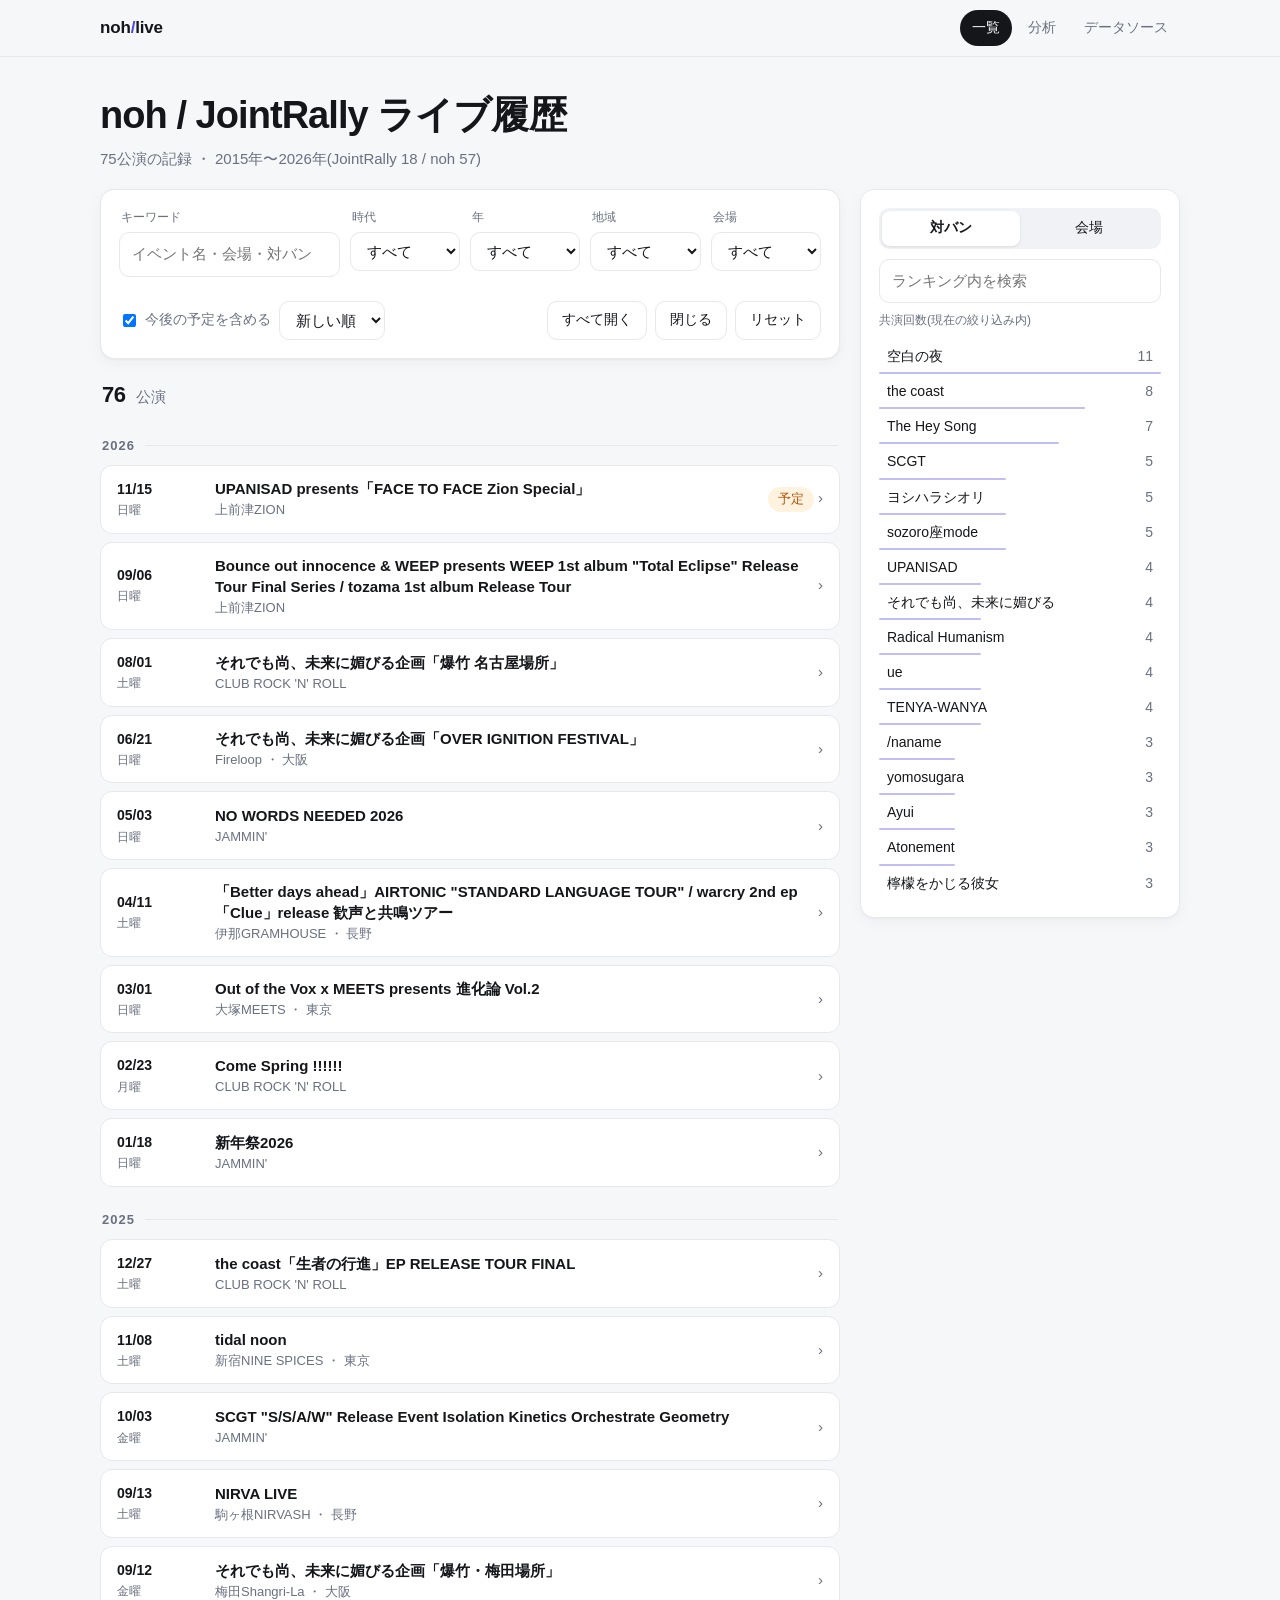
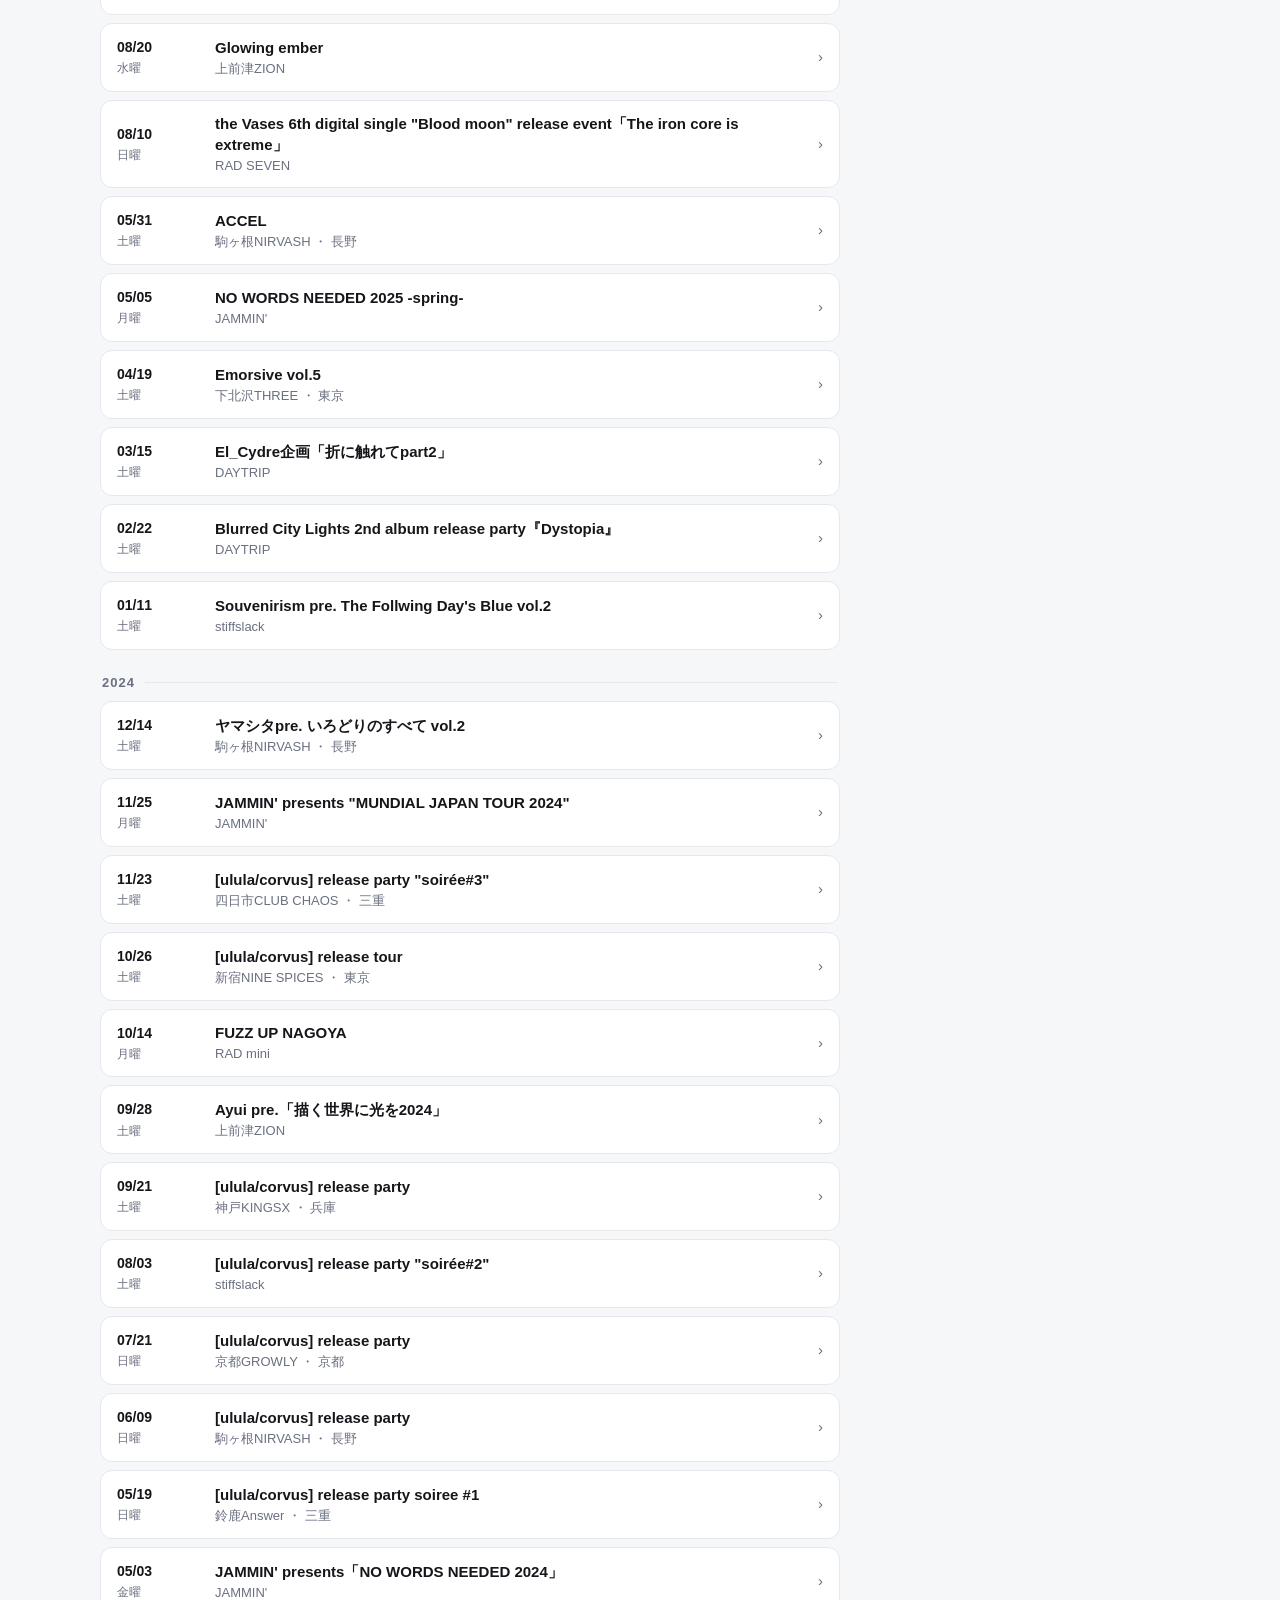
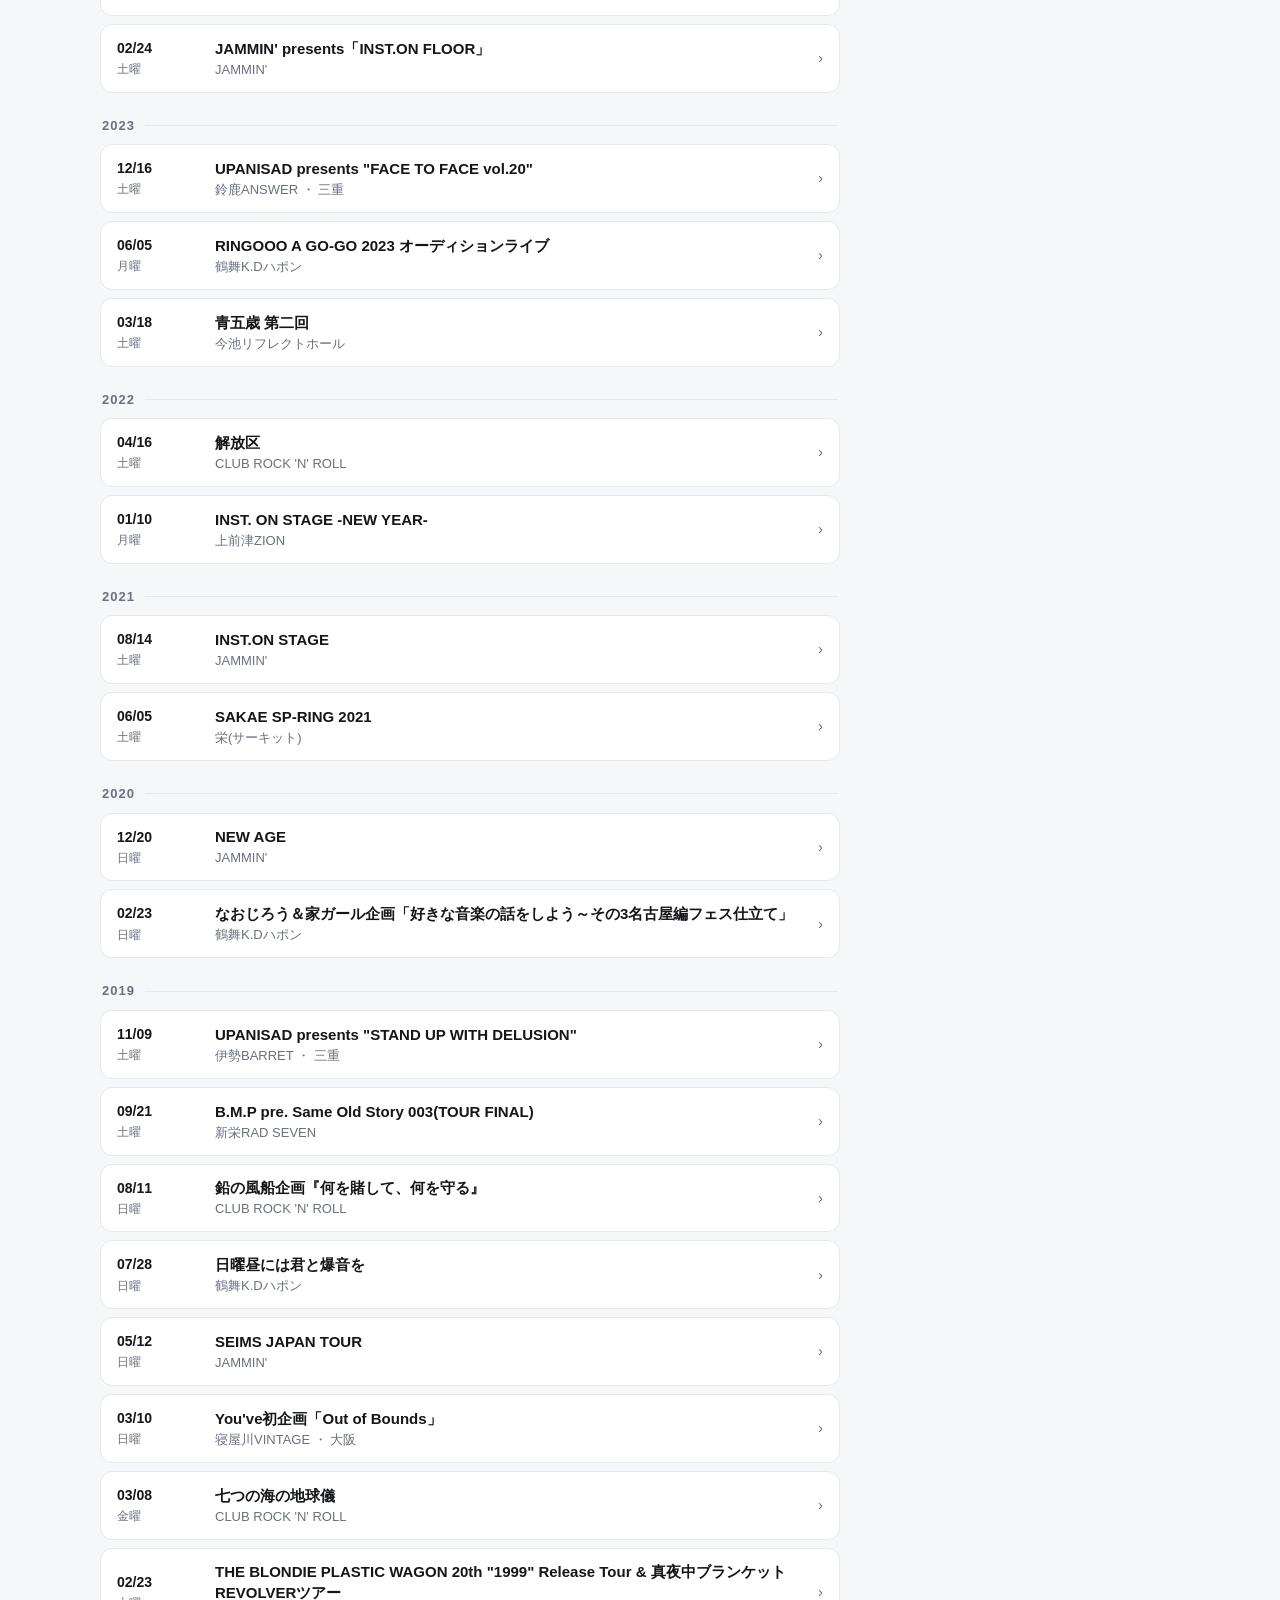
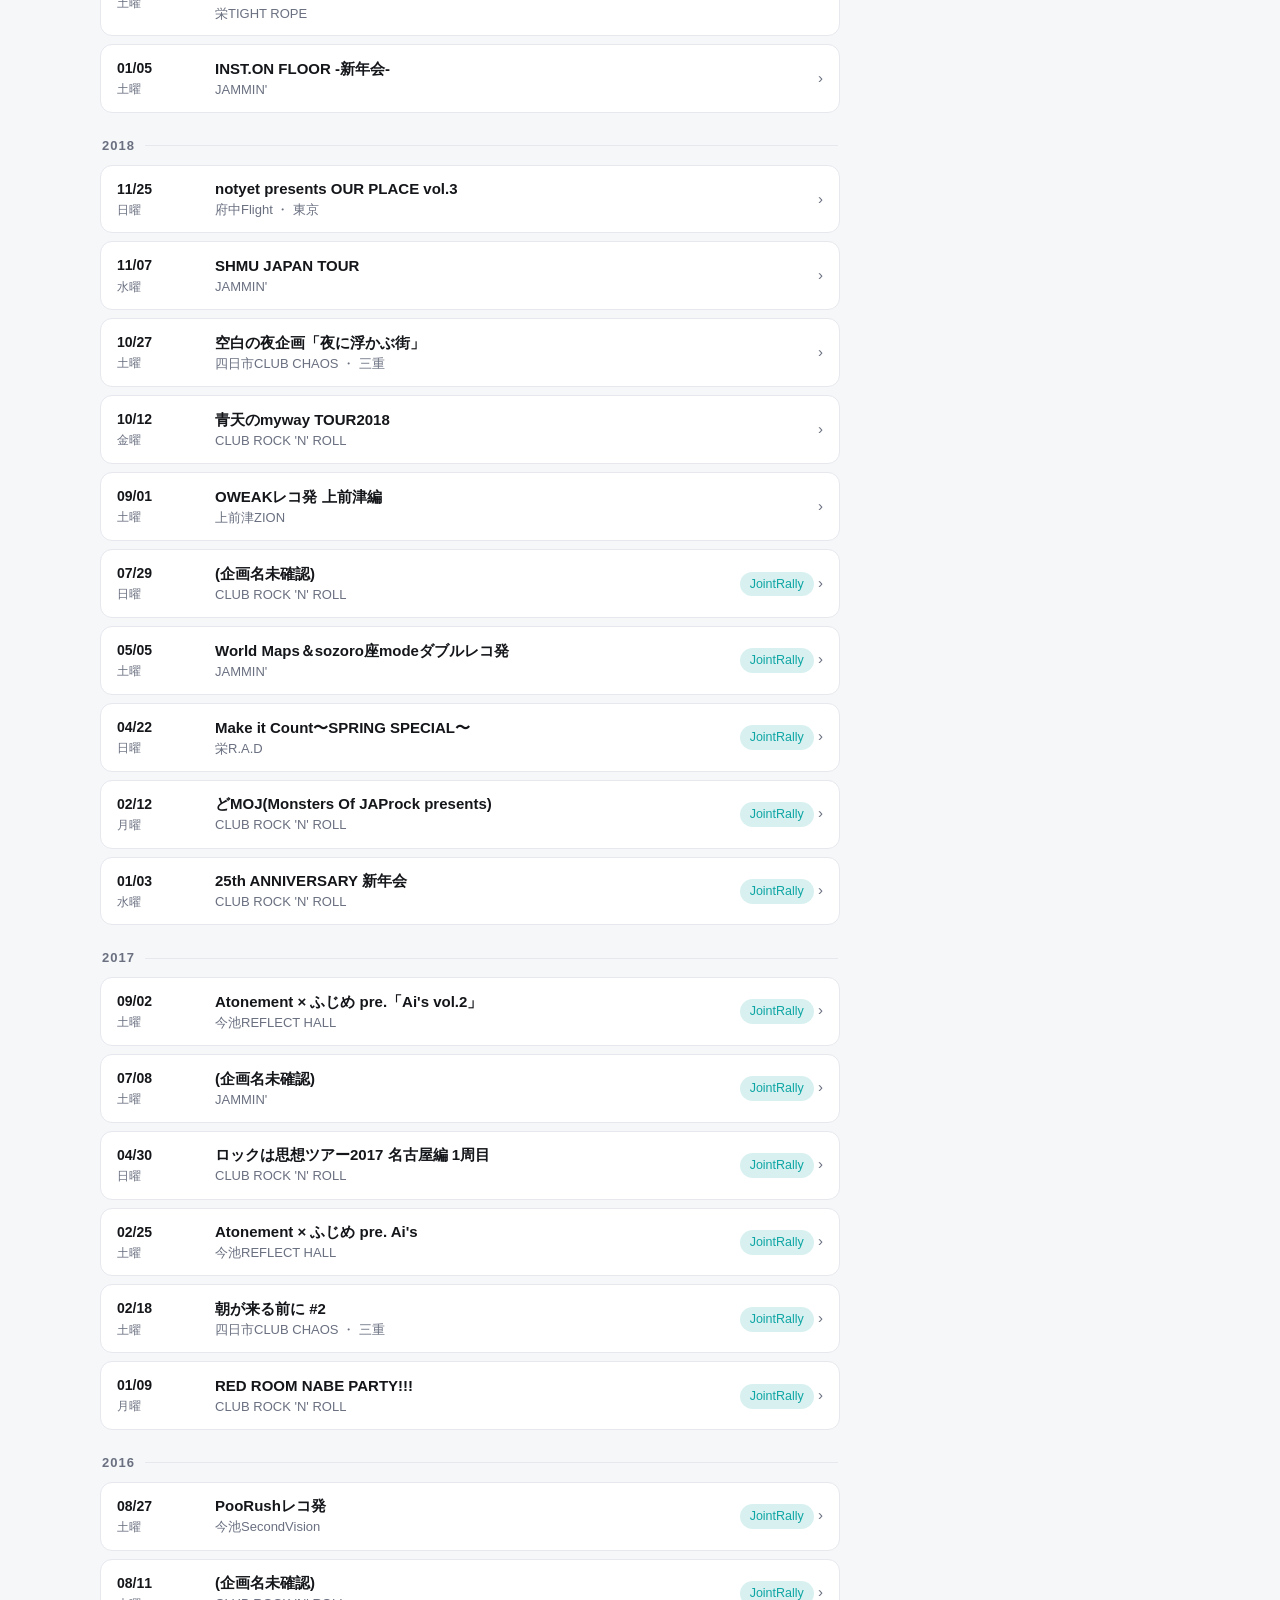
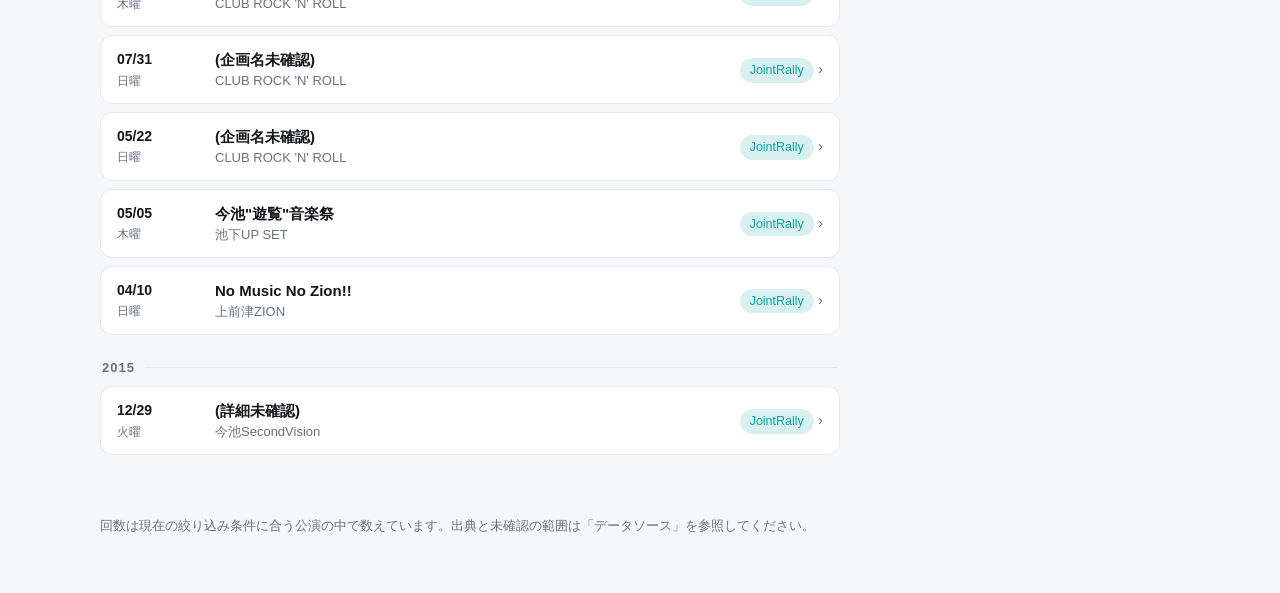
==== commit 7618d3a1: "アプリのデータ保存先をSupabaseに変更、過去ライブ(noh/JointRally)と対バンを統合。noh-liveもSupabase参照に" ====
--- a/noh-live/index.html
+++ b/noh-live/index.html
@@ -94,7 +94,7 @@
 <script src="shows.js"></script>
 <script src="common.js"></script>
 <script>
-(function(){
+window.shows_ready.then(function(){
   mountNav();
   const S = window.SHOWS.slice();
   const P = new URLSearchParams(location.search);
@@ -175,7 +175,7 @@
   $("close").onclick=()=>document.querySelectorAll("details.show").forEach(d=>d.open=false);
   $("reset").onclick=()=>{Object.assign(state,{q:"",year:"",era:"",pref:"",venue:"",up:true,rq:""});state.acts.clear();["q","rq","year","era","pref","venue"].forEach(i=>$(i).value="");$("up").checked=true;render()};
   render();
-})();
+});;
 </script>
 </body>
 </html>
